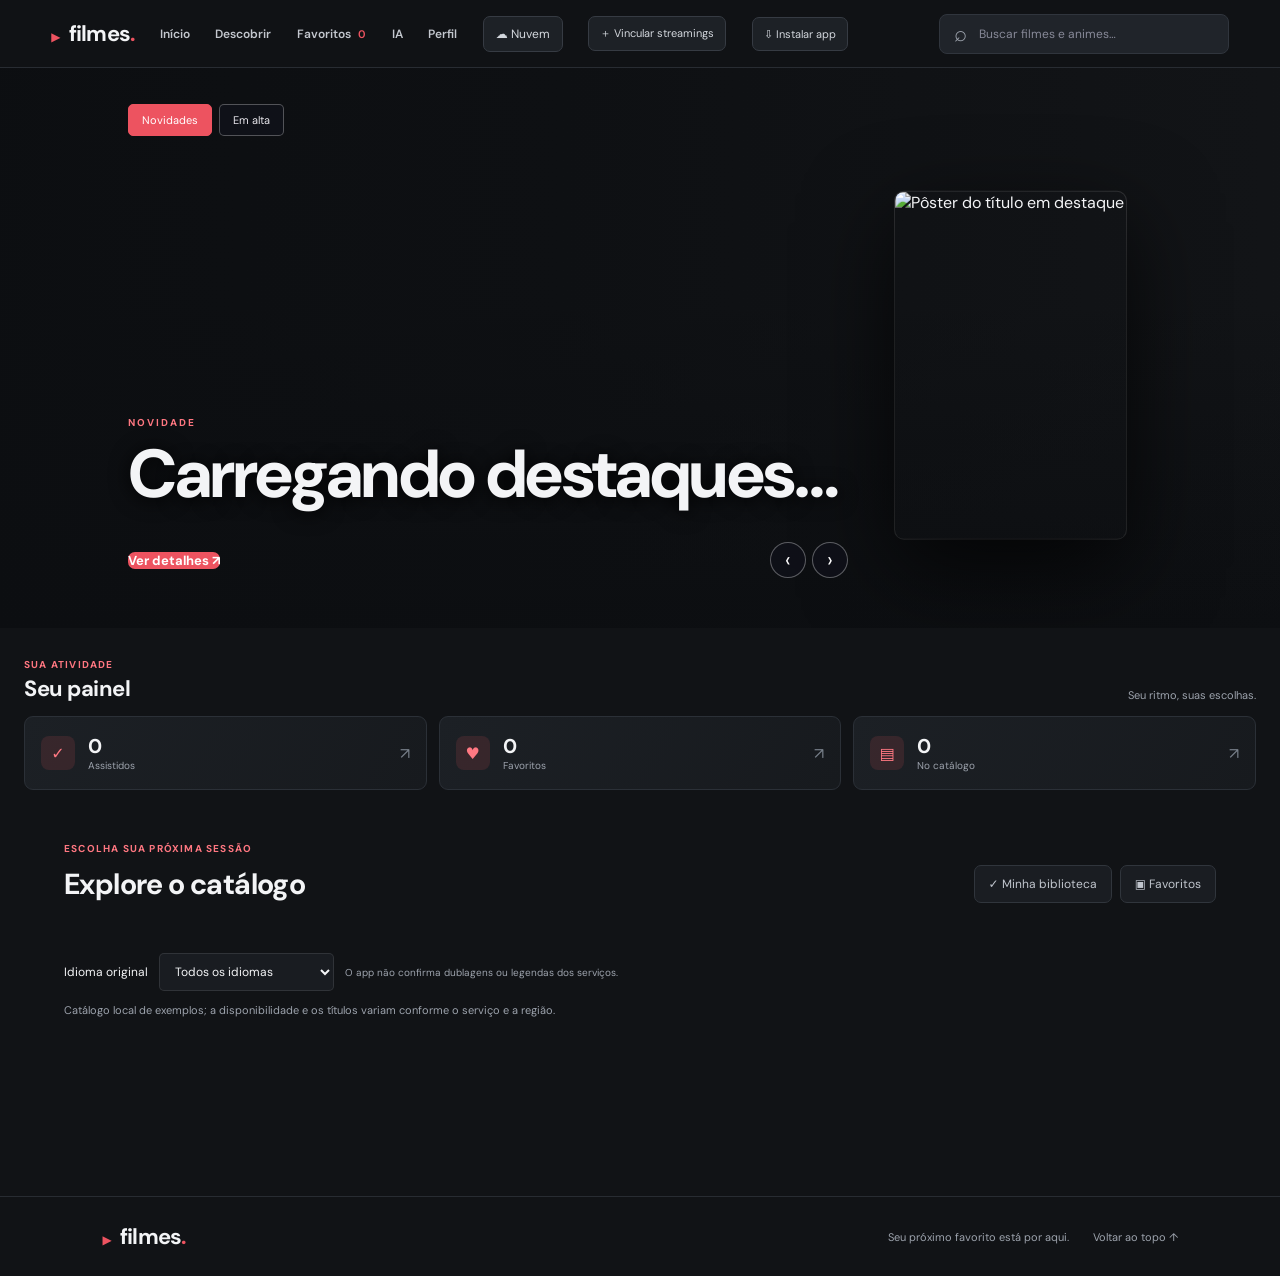
==== index.html @ a88feec9 "Atualiza app Filmes com catalogo e melhorias recentes" ====
<!doctype html>
<html lang="pt-BR">
<head>
  <meta charset="utf-8">
  <meta name="viewport" content="width=device-width, initial-scale=1">
  <meta name="theme-color" content="#111316">
  <meta name="description" content="Seu catálogo pessoal de filmes e animes.">
  <link rel="manifest" href="manifest.webmanifest">
  <link rel="icon" href="icons/icon.svg" type="image/svg+xml">
  <meta name="apple-mobile-web-app-capable" content="yes">
  <meta name="apple-mobile-web-app-status-bar-style" content="black-translucent">
  <title>Filmes — seu catálogo</title>
  <link rel="preconnect" href="https://image.tmdb.org">
  <link rel="stylesheet" href="style.css?v=16">
  <link rel="stylesheet" href="design-overrides.css?v=1">
  <link rel="stylesheet" href="folder-ai.css?v=1">
  <script src="https://cdn.jsdelivr.net/npm/@supabase/supabase-js@2" defer></script>
  <script src="app.js?v=25" defer></script>
  <script src="profile-cloud.js?v=3" defer></script>
  <script src="folder-ai.js?v=1" defer></script>
</head>
<body>
  <header class="topbar">
    <a class="brand" href="#inicio" aria-label="Filmes, início"><span class="brand-mark">▶</span> filmes<span class="brand-dot">.</span></a>
    <nav aria-label="Navegação principal"><a id="explore-nav" href="#inicio">Início</a><a href="#catalogo">Descobrir</a><a href="#catalogo" data-favorites-link>Favoritos <span class="fav-count">0</span></a><a id="ai-nav" href="#assistente-ia">IA</a><a id="profile-nav" href="#perfil">Perfil</a></nav>
    <button class="cloud-button" id="cloud-open" type="button">☁ <span>Nuvem</span></button>
    <button class="streaming-manage-button" id="streaming-manage" type="button">＋ <span>Vincular streamings</span></button>
    <button class="install-button" id="install-app" type="button">⇩ <span>Instalar app</span></button>
    <label class="search"><span class="sr-only">Buscar títulos</span><span aria-hidden="true">⌕</span><input id="search" type="search" placeholder="Buscar filmes e animes…" autocomplete="off"></label>
  </header>
  <main id="inicio">
    <section class="hero hero-showcase" id="inicio" aria-label="Novidades e títulos em alta">
      <div class="hero-feature-backdrop" id="hero-feature-backdrop" aria-hidden="true"></div><div class="hero-full-shade" aria-hidden="true"></div>
      <img class="hero-feature-poster" id="hero-feature-poster" src="" alt="Pôster do título em destaque">
      <div class="hero-feature-content"><div class="hero-feature-tabs"><button type="button" class="active" data-feature-mode="new">Novidades</button><button type="button" data-feature-mode="trending">Em alta</button></div><span class="hero-feature-kicker" id="hero-feature-kicker">NOVIDADE</span><h1 id="hero-feature-title">Carregando destaques…</h1><p id="hero-feature-meta"></p><div class="hero-feature-actions"><button type="button" class="hero-feature-details" id="hero-feature-details">Ver detalhes ↗</button><div class="hero-feature-arrows"><button type="button" id="hero-feature-prev" aria-label="Título anterior">‹</button><button type="button" id="hero-feature-next" aria-label="Próximo título">›</button></div></div></div><span class="hero-feature-position" id="hero-feature-position"></span>
    </section>
    <section class="tracking-summary" id="tracking-summary" aria-label="Resumo da sua biblioteca">
      <div class="tracking-summary-heading"><div><p class="eyebrow">SUA ATIVIDADE</p><h2>Seu painel</h2></div><span>Seu ritmo, suas escolhas.</span></div>
      <div class="tracking-cards">
        <button class="tracking-card" type="button" data-summary-filter="watched"><span class="tracking-card-icon">✓</span><span><strong id="summary-watched">0</strong><small>Assistidos</small></span><span class="tracking-card-arrow">↗</span></button>
        <button class="tracking-card" type="button" data-summary-filter="favorites"><span class="tracking-card-icon">♥</span><span><strong id="summary-favorites">0</strong><small>Favoritos</small></span><span class="tracking-card-arrow">↗</span></button>
        <button class="tracking-card" type="button" data-summary-filter="catalog"><span class="tracking-card-icon">▤</span><span><strong id="summary-catalog">0</strong><small>No catálogo</small></span><span class="tracking-card-arrow">↗</span></button>
      </div>
    </section>
    <section class="recommender" id="assistente-ia" aria-label="Assistente de filmes e séries">
      <div class="ai-chat-shell">
        <div class="ai-chat-heading"><span class="ai-chat-logo" aria-hidden="true">✦</span><div><strong>Assistente Filmes</strong><span>Recomendações do seu catálogo</span></div></div>
        <div class="chat-messages" id="recommend-results" aria-live="polite" aria-label="Conversa com o assistente">
          <div class="chat-turn assistant-turn"><span class="chat-avatar" aria-hidden="true">✦</span><div class="chat-bubble">Oi! Posso ajudar a escolher seu próximo filme, série ou anime. O que você está com vontade de assistir?</div></div>
        </div>
        <div class="chat-suggestions" id="chat-suggestions" aria-label="Sugestões de mensagem"><button type="button" data-prompt="Quero uma comédia leve">Uma comédia leve</button><button type="button" data-prompt="Me indique uma série de ficção científica">Uma série de ficção científica</button><button type="button" data-prompt="Quero um anime de romance">Um anime romântico</button><button type="button" data-prompt="Surpreenda-me">Surpreenda-me</button></div>
        <form class="chat-composer" id="recommend-form"><label class="sr-only" for="recommend-input">Escreva o que quer assistir</label><textarea id="recommend-input" rows="1" maxlength="300" placeholder="Pergunte sobre filmes, séries ou animes..."></textarea><button type="submit" aria-label="Enviar mensagem">↑</button></form>
        <p class="chat-disclaimer">As sugestões são selecionadas do catálogo deste app.</p>
      </div>
    </section>
    <section class="profile-page" id="perfil" aria-labelledby="profile-title">
      <div class="profile-card">
        <p class="eyebrow">SEU ESPAÇO</p>
        <div class="profile-heading"><div class="profile-avatar" id="profile-avatar" aria-hidden="true">F</div><div><h2 id="profile-title">Seu perfil</h2><p>Personalize sua experiência no Filmes.</p></div></div>
        <form id="profile-form">
          <label class="profile-label" for="profile-name">Como podemos chamar você?</label>
          <input id="profile-name" name="name" type="text" maxlength="40" autocomplete="name" placeholder="Seu nome">
          <fieldset class="profile-genres"><legend>Quais gêneros você gosta?</legend><div class="profile-options">
            <label><input type="checkbox" name="genre" value="Ação"> Ação</label><label><input type="checkbox" name="genre" value="Comédia"> Comédia</label><label><input type="checkbox" name="genre" value="Ficção Científica"> Ficção científica</label><label><input type="checkbox" name="genre" value="Terror"> Terror</label><label><input type="checkbox" name="genre" value="Romance"> Romance</label><label><input type="checkbox" name="genre" value="Animes"> Animes</label><label><input type="checkbox" name="genre" value="Séries"> Séries</label><label><input type="checkbox" name="genre" value="Clássicos"> Clássicos</label>
          </div></fieldset>
          <button class="button button-primary" type="submit">Salvar perfil</button><p class="profile-saved" id="profile-saved" role="status" aria-live="polite"></p>
        </form>
        <section class="profile-account" aria-labelledby="profile-account-title">
          <div class="profile-account-heading"><div><p class="eyebrow">SEUS DISPOSITIVOS</p><h3 id="profile-account-title">Conta e sincronização</h3></div><span class="profile-cloud-icon" aria-hidden="true">☁</span></div>
          <p class="profile-account-copy">Crie uma conta ou entre com a mesma conta em cada aparelho para levar seu perfil, favoritos e histórico para o celular e o computador.</p>
          <button class="button button-secondary profile-cloud-setup" id="profile-cloud-setup" type="button">Configurar conexão da nuvem</button>
          <form id="profile-auth-form" class="profile-auth-form">
            <label for="profile-email">E-mail da sua conta</label><input id="profile-email" type="email" autocomplete="email" required placeholder="voce@exemplo.com">
            <label for="profile-password">Senha</label><input id="profile-password" type="password" autocomplete="current-password" minlength="6" required placeholder="Use a mesma senha em cada aparelho">
            <div class="profile-auth-actions"><button class="button button-secondary" id="profile-signin" type="button">Entrar na minha conta</button><button class="button button-primary" id="profile-signup" type="button">Criar conta</button></div>
          </form>
          <button class="button button-secondary profile-sync" id="profile-sync" type="button">Sincronizar biblioteca</button>
          <p id="profile-cloud-status" class="profile-cloud-status" role="status" aria-live="polite">Configure a nuvem e use o mesmo e-mail e senha nos seus dispositivos.</p>
        </section>
        <p class="profile-note">O nome e os gêneros do perfil são salvos no app. Para acessar em outro aparelho, entre com sua conta.</p>
      </div>
    </section>
    <section class="catalog" id="catalogo">
      <div class="section-heading"><div><p class="eyebrow" id="section-eyebrow">ESCOLHA SUA PRÓXIMA SESSÃO</p><h2 id="section-title">Explore o catálogo</h2></div><div class="catalog-actions"><button class="favorites-toggle" id="watched-toggle" aria-pressed="false">✓ <span>Minha biblioteca</span></button><button class="favorites-toggle" id="favorites-toggle" aria-pressed="false">▣ <span>Favoritos</span></button></div></div>
      <div class="folder-bar" id="folder-bar" aria-label="Pastas da biblioteca" hidden></div>
      <div class="type-pages" id="type-pages" aria-label="Páginas por tipo de conteúdo"></div>
      <div class="language-row"><label for="language-filter">Idioma original</label><select id="language-filter"><option value="Todos">Todos os idiomas</option></select><span>O app não confirma dublagens ou legendas dos serviços.</span></div>
      <p class="catalog-note">Catálogo local de exemplos; a disponibilidade e os títulos variam conforme o serviço e a região.</p>
      <div class="filters" id="filters" aria-label="Filtrar por categoria"></div>
      <p class="result-count" id="result-count" aria-live="polite"></p>
      <div class="movie-grid" id="movie-grid"></div>
      <nav class="pagination" id="pagination" aria-label="Páginas do catálogo"></nav>
      <div class="empty-state" id="empty-state" hidden><span>⌕</span><h3>Nenhum título encontrado</h3><p>Tente outra busca ou escolha uma categoria diferente.</p><button class="button button-secondary" id="clear-filters">Limpar filtros</button></div>
    </section>
  </main>
  <footer><a class="brand" href="#inicio"><span class="brand-mark">▶</span> filmes<span class="brand-dot">.</span></a><span>Seu próximo favorito está por aqui.</span><a href="#inicio">Voltar ao topo ↑</a></footer>
  <dialog id="details-modal" aria-labelledby="modal-title"><button class="modal-close" id="modal-close" aria-label="Fechar detalhes">×</button><div class="modal-content" id="modal-content"></div></dialog>
  <dialog id="cloud-modal" aria-labelledby="cloud-title"><button class="modal-close" id="cloud-close" aria-label="Fechar nuvem">×</button><div class="cloud-panel"><p class="eyebrow">SINCRONIZAÇÃO ENTRE DISPOSITIVOS</p><h2 id="cloud-title">Sua biblioteca na nuvem</h2><p class="streaming-manager-copy">Sincronize favoritos, assistidos, pastas e perfil em todos os seus aparelhos. Use a mesma conta em cada dispositivo.</p><details class="cloud-setup"><summary>Configurar a conexão de nuvem</summary><p>O endereço do projeto Supabase já está preenchido. Cole abaixo a chave pública (publishable/anon) do projeto e execute <a href="./cloud-setup.sql" download>cloud-setup.sql</a> no SQL Editor dele uma vez. Nunca use uma chave secreta ou service_role no navegador.</p><label for="cloud-url">URL do projeto</label><input id="cloud-url" type="url" placeholder="https://seu-projeto.supabase.co" autocomplete="url"><label for="cloud-key">Chave pública (publishable/anon)</label><input id="cloud-key" type="password" placeholder="sb_publishable_… ou chave anon" autocomplete="off"><button class="button button-secondary" id="cloud-save-config" type="button">Salvar conexão neste dispositivo</button></details><form id="cloud-auth-form"><label for="cloud-email">E-mail</label><input id="cloud-email" type="email" autocomplete="email" required><label for="cloud-password">Senha</label><input id="cloud-password" type="password" autocomplete="current-password" minlength="6" required><div class="cloud-buttons"><button class="button button-secondary" id="cloud-signin" type="button">Entrar</button><button class="button button-secondary" id="cloud-signup" type="button">Criar conta</button></div></form><div class="cloud-sync-row"><button class="button button-primary" id="cloud-sync" type="button">Sincronizar agora</button><button class="cloud-signout" id="cloud-signout" type="button" hidden>Sair</button></div><div id="cloud-conflict-actions" class="cloud-conflict-actions" hidden><p>Há alterações neste aparelho e na nuvem. Qual versão quer manter?</p><button class="button button-secondary" id="cloud-use-local" type="button">Enviar deste aparelho</button><button class="button button-secondary" id="cloud-use-remote" type="button">Baixar da nuvem</button></div><p id="cloud-status" class="cloud-status" role="status" aria-live="polite">Configure sua conexão para começar.</p></div></dialog>
  <dialog id="folders-modal" aria-labelledby="folders-title"><button class="modal-close" id="folders-close" aria-label="Fechar pastas">×</button><div class="streaming-manager"><p class="eyebrow">SUA ORGANIZAÇÃO</p><h2 id="folders-title">Pastas da biblioteca</h2><p class="streaming-manager-copy">Crie pastas como “Quero assistir”, “Favoritos da família” ou “Doramas”. Abra os detalhes de um título para adicioná-lo a uma ou mais pastas.</p><section class="folder-ai-creator" aria-labelledby="folder-ai-title"><div class="folder-ai-title-row"><span aria-hidden="true">✦</span><div><h3 id="folder-ai-title">Criar uma pasta com o assistente</h3><p>Descreva como quer organizar seus títulos.</p></div></div><form id="folder-ai-form"><label class="sr-only" for="folder-ai-prompt">Descreva a pasta que você quer criar</label><input id="folder-ai-prompt" type="text" maxlength="120" placeholder="Ex.: animes de ação para assistir depois" required><button class="button button-primary" type="submit">✦ Criar para mim</button></form><p class="folder-ai-status" id="folder-ai-status" role="status" aria-live="polite">Sugestão local baseada nas palavras do seu pedido e nas categorias do catálogo.</p></section><form id="folder-form" class="folder-form"><label class="sr-only" for="folder-name">Nome da pasta</label><input id="folder-name" maxlength="40" placeholder="Ou digite o nome da pasta" required><button class="button button-secondary" type="submit">Criar manualmente</button></form><div id="folder-list" class="folder-list"></div></div></dialog>
  <dialog id="streaming-modal" aria-labelledby="streaming-modal-title"><button class="modal-close" id="streaming-close" aria-label="Fechar streamings">×</button><div class="streaming-manager"><p class="eyebrow">SEUS SERVIÇOS</p><h2 id="streaming-modal-title">Vincular streamings</h2><p class="streaming-manager-copy">Selecione os serviços que você usa para destacar atalhos de busca. A conexão de contas e assinaturas não está disponível neste app.</p><div id="streaming-manager-list" class="streaming-manager-list"></div></div></dialog>
  <dialog id="install-modal" aria-labelledby="install-title"><button class="modal-close" id="install-close" aria-label="Fechar instruções">×</button><div class="streaming-manager"><p class="eyebrow">FILMES NO SEU DISPOSITIVO</p><h2 id="install-title">Instale o app</h2><p class="streaming-manager-copy" id="install-instructions">No menu do navegador, escolha “Instalar app” ou “Adicionar à tela inicial”. O app precisa estar aberto por um endereço seguro (HTTPS) ou localhost.</p></div></dialog>
</body>
</html>
---- style.css ----
@import url('https://fonts.googleapis.com/css2?family=DM+Sans:wght@400;500;600;700&family=Playfair+Display:ital,wght@0,600;0,700;1,600;1,700&display=swap');
:root{color-scheme:dark;--bg:#10111a;--surface:#181a26;--surface2:#202231;--text:#f5f3f0;--muted:#a5a6b4;--accent:#f3a75a;--line:rgba(255,255,255,.1)}*{box-sizing:border-box}html{scroll-behavior:smooth}body{margin:0;background:var(--bg);color:var(--text);font-family:'DM Sans',sans-serif}a{color:inherit;text-decoration:none}button,input{font:inherit}.topbar{height:76px;padding:0 clamp(20px,7vw,112px);display:flex;align-items:center;gap:48px;border-bottom:1px solid var(--line);background:rgba(16,17,26,.92);position:sticky;top:0;z-index:4;backdrop-filter:blur(14px)}.brand{font-weight:700;font-size:23px;letter-spacing:-1px;white-space:nowrap}.brand-mark{font-size:12px;color:var(--accent);margin-right:5px}.brand-dot{color:var(--accent)}nav{display:flex;gap:28px;font-size:13px;color:#d0cfda}nav a:hover,footer a:hover{color:var(--accent)}.fav-count{font-size:11px;color:var(--accent);margin-left:4px}.search{margin-left:auto;width:min(290px,35vw);display:flex;align-items:center;gap:10px;padding:10px 14px;background:var(--surface);border:1px solid var(--line);border-radius:6px;color:var(--muted)}.search>span{font-size:22px;line-height:15px}.search input{width:100%;background:transparent;border:0;outline:0;color:var(--text);font-size:12px}.search input::placeholder{color:#878998}.hero{position:relative;min-height:510px;padding:80px clamp(20px,10vw,155px);display:grid;grid-template-columns:1fr 1fr;align-items:center;overflow:hidden;background:radial-gradient(ellipse at 16% 85%,rgba(65,51,92,.29),transparent 45%),linear-gradient(120deg,#141522,#10111a 67%)}.hero-copy{z-index:1}.eyebrow{font-size:10px;letter-spacing:2px;font-weight:700;color:var(--accent);margin:0 0 19px}.hero h1{font-family:'Playfair Display',serif;font-size:clamp(42px,5.4vw,72px);line-height:1.08;letter-spacing:-1.4px;margin:0}.hero h1 em{color:var(--accent);font-weight:600}.hero-subtitle{color:var(--muted);font-size:14px;margin:22px 0 28px}.button{display:inline-flex;align-items:center;gap:18px;padding:12px 17px;border-radius:4px;font-size:12px;font-weight:700;border:1px solid transparent;cursor:pointer}.button-primary{background:var(--accent);color:#21180f}.button-primary:hover{background:#ffc078}.button-secondary{background:var(--surface2);color:var(--text);border-color:var(--line)}.hero-art{height:340px;position:relative;margin-left:6%;border-radius:5px;overflow:hidden;background:linear-gradient(180deg,transparent 50%,rgba(8,9,15,.9)),url('https://images.unsplash.com/photo-1519608487953-e999c86e7455?auto=format&fit=crop&w=1100&q=85') center 42%/cover;box-shadow:0 24px 90px #07070dc9}.hero-art:after{content:'';position:absolute;inset:0;background:linear-gradient(100deg,rgba(18,19,30,.2),transparent 55%,rgba(243,167,90,.1))}.hero-orb{position:absolute;width:100px;height:100px;border-radius:50%;top:56px;right:23%;background:radial-gradient(circle at 35% 35%,#fff2c3,#e8ad75 45%,#a45c62 100%);box-shadow:0 0 65px #e8ad7566}.hero-caption{position:absolute;z-index:1;left:24px;bottom:24px;display:grid;gap:6px}.hero-caption span{font-size:9px;letter-spacing:2px;color:var(--accent)}.hero-caption strong{font-family:'Playfair Display',serif;font-size:22px}.hero-index{position:absolute;bottom:24px;left:clamp(20px,10vw,155px);font-size:10px;color:var(--muted);letter-spacing:2px}.hero-index span{display:inline-block;width:40px;height:1px;background:var(--accent);vertical-align:middle;margin:0 8px}.catalog{padding:70px clamp(20px,8vw,125px) 90px;max-width:1500px;margin:auto}.section-heading{display:flex;align-items:end;justify-content:space-between}.section-heading .eyebrow{margin-bottom:10px}.section-heading h2{font-family:'Playfair Display',serif;font-size:34px;margin:0}.favorites-toggle{border:1px solid var(--line);background:transparent;color:var(--muted);padding:10px 14px;border-radius:4px;font-size:12px;cursor:pointer}.favorites-toggle[aria-pressed=true],.favorites-toggle:hover{color:var(--accent);border-color:var(--accent)}.filters{display:flex;gap:9px;flex-wrap:wrap;margin:27px 0 14px}.filter-chip{background:transparent;color:#adafbd;border:1px solid var(--line);border-radius:30px;padding:8px 14px;font-size:11px;cursor:pointer;transition:.15s}.filter-chip:hover,.filter-chip.active{background:var(--accent);border-color:var(--accent);color:#21180f}.result-count{font-size:11px;color:var(--muted);min-height:18px;margin:14px 0}.movie-grid{display:grid;grid-template-columns:repeat(4,minmax(0,1fr));gap:30px 19px}.movie-card{min-width:0;cursor:pointer;position:relative}.poster-wrap{aspect-ratio:2/2.85;overflow:hidden;position:relative;border-radius:5px;background:var(--surface);box-shadow:0 8px 22px #0002}.poster-wrap img{width:100%;height:100%;object-fit:cover;transition:transform .35s}.movie-card:hover .poster-wrap img{transform:scale(1.045)}.poster-wrap:after{content:'';position:absolute;inset:45% 0 0;background:linear-gradient(transparent,rgba(0,0,0,.7));pointer-events:none}.poster-rating{position:absolute;z-index:1;top:11px;left:11px;background:#11131bd9;padding:5px 8px;border-radius:3px;font-size:10px}.poster-rating b{color:var(--accent)}.favorite-button{position:absolute;z-index:2;right:10px;top:10px;border:0;background:#11131bd9;color:white;width:32px;height:32px;border-radius:50%;font-size:18px;cursor:pointer}.favorite-button.is-favorite{color:#ff7c89}.card-category{display:inline-block;color:var(--accent);font-size:9px;letter-spacing:.8px;text-transform:uppercase;margin-top:12px}.movie-card h3{font-family:'Playfair Display',serif;font-size:17px;line-height:1.2;margin:5px 0}.card-meta{font-size:10px;color:var(--muted)}.empty-state{text-align:center;padding:55px 15px;color:var(--muted)}.empty-state>span{font-size:36px;color:var(--accent)}.empty-state h3{font-family:'Playfair Display',serif;color:var(--text);font-size:23px;margin:8px}.empty-state p{font-size:12px;margin:0 0 20px}footer{border-top:1px solid var(--line);padding:25px clamp(20px,8vw,125px);display:flex;align-items:center;gap:24px;color:var(--muted);font-size:11px}footer .brand{color:var(--text);margin-right:auto}dialog{width:min(680px,calc(100% - 30px));padding:0;border:1px solid var(--line);border-radius:8px;background:#171923;color:var(--text);box-shadow:0 25px 100px #000b;max-height:88vh}dialog::backdrop{background:#06070bbd;backdrop-filter:blur(4px)}.modal-close{position:absolute;right:14px;top:12px;width:36px;height:36px;border:0;border-radius:50%;background:#11131bd9;color:white;font-size:24px;cursor:pointer;z-index:2}.modal-content{display:grid;grid-template-columns:220px 1fr;gap:25px;padding:30px}.modal-poster{width:100%;border-radius:5px}.modal-info{padding-top:12px}.modal-info .eyebrow{margin:0 0 10px}.modal-info h2{font-family:'Playfair Display',serif;font-size:30px;margin:0 0 7px}.modal-meta{font-size:11px;color:var(--muted);margin-bottom:18px}.modal-info p:not(.eyebrow){font-size:13px;line-height:1.7;color:#c4c4cf}.modal-info .button{margin-top:8px}.sr-only{position:absolute;width:1px;height:1px;padding:0;margin:-1px;overflow:hidden;clip:rect(0,0,0,0);white-space:nowrap;border:0}
@media(max-width:850px){.topbar{gap:24px;padding-inline:24px}.hero{padding-inline:7vw;min-height:440px}.hero-art{height:290px}.hero-index{left:7vw}.movie-grid{grid-template-columns:repeat(3,minmax(0,1fr))}.catalog{padding-inline:6vw}.recommender{margin-inline:6vw}.recommend-results{grid-template-columns:1fr}}@media(max-width:600px){.topbar{height:auto;min-height:66px;padding:12px 18px;gap:15px;flex-wrap:wrap}.brand{font-size:21px}nav{margin-left:auto;gap:16px;font-size:11px}.search{order:3;width:100%;margin:0}.hero{display:block;padding:55px 22px 68px;min-height:auto}.hero h1{font-size:48px}.hero-subtitle{max-width:270px;line-height:1.6}.hero-art{height:220px;margin:36px 0 0 18px}.hero-index{left:22px;bottom:20px}.catalog{padding:52px 18px 65px}.section-heading h2{font-size:27px}.favorites-toggle{padding:9px;font-size:11px}.filters{gap:7px}.filter-chip{padding:7px 11px;font-size:10px}.movie-grid{grid-template-columns:repeat(2,minmax(0,1fr));gap:23px 13px}.movie-card h3{font-size:15px}.poster-wrap{aspect-ratio:2/2.9}.modal-content{grid-template-columns:100px 1fr;gap:16px;padding:20px}.modal-info{padding-top:24px}.modal-info h2{font-size:23px}.modal-info p:not(.eyebrow){font-size:12px}.modal-poster{margin-top:27px}.recommender{margin:28px 18px 0;padding:22px 17px}.recommend-controls{align-items:stretch}.recommend-controls label{width:100%}.recommend-controls select,.recommend-controls .button{flex:1;justify-content:center}footer{padding:20px;gap:10px;flex-wrap:wrap}footer>span{display:none}}
.streaming-heading{font-size:12px;margin:20px 0 9px}.streaming-links{display:flex;flex-wrap:wrap;gap:7px}.streaming-links a{font-size:10px;padding:7px 9px;border:1px solid var(--line);border-radius:4px;color:var(--text)}.streaming-links a:hover{border-color:var(--accent);color:var(--accent)}.modal-info .streaming-note{font-size:10px;color:var(--muted);margin:8px 0 0}
.streaming-manage-button{white-space:nowrap;border:1px solid rgba(243,167,90,.45);border-radius:4px;background:transparent;color:var(--accent);padding:9px 11px;font-size:11px;cursor:pointer}.streaming-manage-button:hover{background:rgba(243,167,90,.1)}.streaming-manager{padding:34px}.streaming-manager h2{font:600 30px 'Playfair Display',serif;margin:0 0 8px}.streaming-manager-copy{color:var(--muted);font-size:12px;line-height:1.6;max-width:500px}.streaming-manager-list{display:grid;grid-template-columns:1fr 1fr;gap:8px;margin-top:22px}.streaming-manager-item{display:flex;align-items:center;justify-content:space-between;gap:8px;padding:11px;background:var(--surface2);border-radius:4px;font-size:12px}.streaming-manager-item label{display:flex;gap:9px;align-items:center;cursor:pointer}.streaming-manager-item input{accent-color:var(--accent)}.streaming-manager-item a{color:var(--accent);font-size:10px;white-space:nowrap}
.catalog-actions{display:flex;gap:8px;align-items:center}.watched-button{position:absolute;z-index:2;bottom:9px;left:9px;border:1px solid #ffffff55;background:#11131bd9;color:#fff;border-radius:20px;padding:6px 9px;font-size:9px;cursor:pointer}.watched-button.is-watched{color:#b7f0cb;border-color:#68c28b}
.install-button{white-space:nowrap;border:1px solid var(--line);border-radius:4px;background:var(--surface);color:var(--text);padding:9px 11px;font-size:11px;cursor:pointer}.install-button:hover{border-color:var(--accent);color:var(--accent)}
@media(max-width:600px){.streaming-manage-button{order:2;margin-left:auto;padding:8px;font-size:10px}.streaming-manage-button span{display:inline}.search{order:3}.streaming-manager{padding:26px 18px}.streaming-manager-list{grid-template-columns:1fr}.streaming-manager h2{font-size:25px}}
@media(max-width:600px){.install-button{order:2;padding:8px;font-size:10px}.install-button span{display:inline}.catalog-actions{gap:5px;flex-wrap:wrap;justify-content:flex-end}.catalog-actions .favorites-toggle{font-size:10px;padding:8px}}
body.ai-mode{background:#10101a}body.ai-mode .hero,body.ai-mode .catalog,body.ai-mode footer,body.ai-mode .search,body.ai-mode #streaming-manage,body.ai-mode #install-app{display:none}body.ai-mode .topbar{justify-content:space-between;border-color:rgba(255,255,255,.07)}body.ai-mode .recommender{position:relative;isolation:isolate;overflow:hidden;max-width:none;min-height:calc(100vh - 76px);margin:0;padding:clamp(48px,9vh,96px) 22px;display:flex;flex-direction:column;justify-content:center;align-items:center;text-align:center;border:0;border-radius:0;background:radial-gradient(ellipse at 50% 100%,rgba(113,84,226,.2),transparent 45%),linear-gradient(145deg,#171626,#10101a 62%)}body.ai-mode .recommender:before{content:'';position:absolute;z-index:-1;top:5%;left:calc(50% - 180px);width:360px;height:240px;border-radius:50%;background:rgba(145,108,255,.15);filter:blur(90px)}body.ai-mode .recommender-intro{max-width:720px}body.ai-mode .recommender-intro .eyebrow{color:#b9a7ff;letter-spacing:3px}body.ai-mode .recommender-intro h2{font-size:clamp(36px,6vw,64px);line-height:1.08;letter-spacing:-1.4px}body.ai-mode .recommender-intro>p:last-child{max-width:540px;margin:15px auto 0;font-size:14px}body.ai-mode .recommend-controls{width:min(760px,100%);padding:12px;border:1px solid rgba(255,255,255,.1);border-radius:9px;background:rgba(255,255,255,.045);box-shadow:0 20px 60px #0003;justify-content:center;gap:12px;margin-top:32px}body.ai-mode .recommend-controls label{padding:0 5px;color:#d1ccdf}body.ai-mode .recommend-controls select{min-width:210px;background:#211f31;border-color:#484161;padding:13px 34px 13px 14px}body.ai-mode .recommend-controls .button-primary{background:#a691ff;color:#191428;padding:13px 18px}body.ai-mode .recommend-controls .button-primary:hover{background:#c0b3ff}body.ai-mode .recommend-results{width:min(900px,100%);grid-template-columns:repeat(3,minmax(0,1fr));gap:14px;margin-top:24px}body.ai-mode .recommend-message{color:#b8b3c8;margin-bottom:2px}body.ai-mode .recommend-card{min-height:98px;text-align:left;border-radius:8px;background:rgba(255,255,255,.045);border-color:rgba(255,255,255,.09);transition:transform .18s,border-color .18s,background .18s}body.ai-mode .recommend-card:hover{transform:translateY(-3px);border-color:#a691ff;background:rgba(166,145,255,.09)}body.ai-mode .recommend-card img{width:57px;height:78px;border-radius:4px}body.ai-mode .recommend-card strong{font-size:16px}body.ai-mode nav a[href="#assistente-ia"]{color:#c1b2ff}body.ai-mode .brand-mark,body.ai-mode .brand-dot{color:#b9a7ff}
@media(max-width:650px){body.ai-mode .topbar{padding-inline:17px}body.ai-mode nav{gap:13px}body.ai-mode .recommender{min-height:calc(100vh - 65px);padding:48px 18px}body.ai-mode .recommend-controls{display:grid;grid-template-columns:1fr;width:100%;margin-top:25px;padding:16px;text-align:left}body.ai-mode .recommend-controls select,body.ai-mode .recommend-controls .button{width:100%}body.ai-mode .recommend-results{grid-template-columns:1fr;gap:9px;margin-top:18px}body.ai-mode .recommend-message{margin:0 0 6px;text-align:left}}
body.ai-mode nav a:not(#ai-nav){display:none}
body.profile-mode{background:#10111a}body.profile-mode .hero,body.profile-mode .catalog,body.profile-mode footer,body.profile-mode .search,body.profile-mode #streaming-manage,body.profile-mode #install-app,body.profile-mode .recommender{display:none}body.profile-mode .topbar{justify-content:space-between;border-color:rgba(255,255,255,.07)}body.profile-mode nav a:not(#profile-nav){display:none}body.profile-mode nav a#profile-nav{color:var(--accent)}body.profile-mode .profile-page{min-height:calc(100vh - 76px);display:grid;place-items:center;padding:42px 20px;background:radial-gradient(ellipse at 50% 100%,rgba(243,167,90,.13),transparent 48%),linear-gradient(145deg,#171720,#10111a 62%)}.profile-page{display:none}.profile-card{width:min(560px,100%);padding:clamp(24px,5vw,44px);border:1px solid var(--line);border-radius:12px;background:rgba(25,26,38,.88);box-shadow:0 24px 80px #0004}.profile-heading{display:flex;align-items:center;gap:18px;margin-bottom:30px}.profile-avatar{width:66px;height:66px;display:grid;place-items:center;border-radius:50%;background:linear-gradient(135deg,#f3a75a,#d87a62);color:#25190f;font-size:27px;font-weight:700;text-transform:uppercase}.profile-heading h2{font:600 34px 'Playfair Display',serif;margin:0 0 5px}.profile-heading p,.profile-note{font-size:12px;color:var(--muted);margin:0}.profile-label,.profile-genres legend{display:block;font-size:12px;color:#e1deea;margin-bottom:9px}.profile-card input[type=text]{width:100%;padding:13px 14px;border:1px solid var(--line);border-radius:6px;background:var(--bg);color:var(--text);font-size:13px;outline:none}.profile-card input[type=text]:focus{border-color:var(--accent)}.profile-genres{border:0;padding:0;margin:26px 0}.profile-options{display:grid;grid-template-columns:repeat(2,minmax(0,1fr));gap:9px}.profile-options label{display:flex;align-items:center;gap:9px;padding:12px;border:1px solid var(--line);border-radius:6px;background:rgba(255,255,255,.025);font-size:12px;color:#d5d3df;cursor:pointer}.profile-options label:has(input:checked){border-color:var(--accent);background:rgba(243,167,90,.1);color:#ffe0bf}.profile-options input{accent-color:var(--accent)}.profile-card form>.button{width:100%;justify-content:center}.profile-saved{min-height:18px;font-size:11px;color:#a9e6b9;text-align:center}.profile-note{margin-top:8px;text-align:center}@media(max-width:650px){body.profile-mode .topbar{padding-inline:17px}body.profile-mode nav{gap:13px}body.profile-mode .profile-page{min-height:calc(100vh - 65px);padding:26px 16px}.profile-heading h2{font-size:29px}}
.recommender{display:none}
.recommender{max-width:1250px;margin:42px auto 0;padding:28px clamp(20px,4vw,52px);border:1px solid rgba(243,167,90,.25);border-radius:8px;background:radial-gradient(ellipse at 100% 0,rgba(243,167,90,.1),transparent 48%),var(--surface)}.recommender-intro h2{font:600 clamp(25px,3vw,36px) 'Playfair Display',serif;margin:0 0 7px}.recommender-intro>p:last-child{font-size:12px;color:var(--muted);margin:0;max-width:620px;line-height:1.6}.recommend-controls{display:flex;align-items:center;gap:12px;margin-top:20px;flex-wrap:wrap}.recommend-controls label{font-size:12px;color:#d4d2dc}.recommend-controls select{color:var(--text);background:var(--bg);border:1px solid var(--line);border-radius:4px;padding:11px 30px 11px 12px;font-size:12px}.recommend-results{display:grid;grid-template-columns:repeat(3,minmax(0,1fr));gap:12px;margin-top:18px}.recommend-card{border:1px solid var(--line);border-radius:5px;padding:13px;background:rgba(10,11,17,.4);display:flex;gap:12px;align-items:center;cursor:pointer}.recommend-card img{width:52px;height:72px;object-fit:cover;border-radius:3px}.recommend-card strong{font:600 15px 'Playfair Display',serif}.recommend-card span{display:block;color:var(--muted);font-size:10px;margin-top:5px}.recommend-message{grid-column:1/-1;font-size:12px;color:var(--muted);margin:0}
.recommender{display:none}
body.ai-mode .recommender{display:block;height:calc(100vh - 76px);min-height:calc(100vh - 76px);padding:0;margin:0;max-width:none;overflow:hidden;background:radial-gradient(ellipse at 50% 100%,rgba(113,84,226,.14),transparent 46%),linear-gradient(145deg,#171626,#10101a 62%)}body.ai-mode .ai-chat-shell{width:min(900px,100%);height:100%;margin:auto;display:flex;flex-direction:column;padding:0 24px}.ai-chat-heading{height:76px;flex:none;display:flex;align-items:center;gap:12px;border-bottom:1px solid rgba(255,255,255,.08)}.ai-chat-logo,.chat-avatar{width:34px;height:34px;border-radius:50%;display:grid;place-items:center;background:#a691ff;color:#191428;font-size:17px}.ai-chat-heading div{display:grid;gap:3px}.ai-chat-heading strong{font-size:13px;font-weight:600}.ai-chat-heading div span{font-size:10px;color:#a5a6b4}.chat-messages{width:100%;flex:1;min-height:0;overflow-y:auto;padding:38px 4px 26px;scrollbar-color:#464453 transparent}.chat-turn{display:flex;gap:12px;align-items:flex-start;margin:0 0 24px}.chat-avatar{width:30px;height:30px;flex:none;font-size:14px}.chat-bubble{max-width:min(680px,88%);padding:7px 0;color:#eceaf2;font-size:14px;line-height:1.7;white-space:pre-wrap}.user-turn{justify-content:flex-end}.user-turn .chat-bubble{padding:11px 15px;border-radius:18px;background:#30313a;color:#f5f3f0}.chat-recommendations{display:grid;grid-template-columns:repeat(3,minmax(0,1fr));gap:12px;margin:-9px 0 28px 42px}.chat-recommendations .recommend-card{min-width:0;min-height:110px;padding:10px;gap:10px;border-radius:10px;background:rgba(255,255,255,.045);border-color:rgba(255,255,255,.1)}.chat-recommendations .recommend-card img{width:54px;height:78px;flex:none;object-fit:cover;border-radius:5px;background:#202231}.chat-recommendations .recommend-card strong{font:600 13px 'DM Sans',sans-serif;line-height:1.35}.chat-recommendations .recommend-card span{font-size:10px;line-height:1.4}.chat-recommendations .recommend-card:hover{border-color:#a691ff;background:rgba(166,145,255,.09)}.chat-suggestions{display:flex;justify-content:center;gap:9px;flex-wrap:wrap;margin:0 auto 12px}.chat-suggestions button{border:1px solid rgba(255,255,255,.14);border-radius:18px;background:rgba(255,255,255,.035);color:#d5d2df;padding:8px 12px;font-size:11px;cursor:pointer}.chat-suggestions button:hover{border-color:#a691ff;color:#c9bdff;background:rgba(166,145,255,.08)}.chat-suggestions.is-hidden{display:none}.chat-composer{display:flex;align-items:flex-end;gap:10px;width:min(820px,100%);margin:0 auto;padding:10px 11px 10px 17px;border:1px solid rgba(255,255,255,.16);border-radius:24px;background:#20212a;box-shadow:0 8px 30px #0003}.chat-composer:focus-within{border-color:rgba(166,145,255,.65)}.chat-composer textarea{flex:1;resize:none;max-height:120px;min-height:26px;padding:4px 0;border:0;outline:0;background:transparent;color:#f5f3f0;font:13px/1.5 'DM Sans',sans-serif}.chat-composer textarea::placeholder{color:#9998a6}.chat-composer button{width:32px;height:32px;flex:none;border:0;border-radius:50%;background:#a691ff;color:#191428;font-size:21px;line-height:1;cursor:pointer}.chat-composer button:hover{background:#c0b3ff}.chat-disclaimer{margin:9px auto 12px;text-align:center;color:#8f8d9c;font-size:9px}body.ai-mode .brand-mark,body.ai-mode .brand-dot{color:#b9a7ff}@media(max-width:650px){body.ai-mode .recommender{height:calc(100dvh - 66px);min-height:calc(100dvh - 66px)}body.ai-mode .ai-chat-shell{padding:0 13px}.ai-chat-heading{height:62px}.chat-messages{padding:25px 2px 18px}.chat-bubble{font-size:13px}.chat-recommendations{grid-template-columns:1fr;margin-left:40px;gap:8px}.chat-recommendations .recommend-card{min-height:86px}.chat-recommendations .recommend-card img{width:47px;height:66px}.chat-suggestions{justify-content:flex-start;flex-wrap:nowrap;overflow-x:auto;padding-bottom:5px}.chat-suggestions button{white-space:nowrap}.chat-composer{padding:8px 9px 8px 14px}.chat-disclaimer{font-size:8px}}

.folder-bar{display:flex;gap:8px;overflow-x:auto;padding:0 0 16px;scrollbar-width:thin}.folder-chip{white-space:nowrap;border:1px solid var(--line,rgba(255,255,255,.12));border-radius:18px;background:transparent;color:var(--muted,#aaa);padding:8px 13px;font:inherit;font-size:12px;cursor:pointer}.folder-chip:hover,.folder-chip.active{border-color:#f3a75a;background:rgba(243,167,90,.12);color:#f3a75a}.folder-form{display:flex;gap:9px;margin:20px 0}.folder-form input{flex:1;min-width:0;border:1px solid rgba(255,255,255,.15);border-radius:7px;background:#171820;color:#f5f3f0;padding:12px;font:inherit}.folder-list{display:grid;gap:8px}.folder-row{display:flex;align-items:center;justify-content:space-between;gap:12px;padding:11px 13px;border:1px solid rgba(255,255,255,.1);border-radius:7px;color:#eee}.folder-delete{border:0;background:transparent;color:#d1a18b;cursor:pointer}.folder-empty{color:#aaa;font-size:13px}.folder-assignment{margin:20px 0;padding-top:15px;border-top:1px solid rgba(255,255,255,.1)}.folder-assignment h3{font-size:15px}.folder-checks{display:grid;gap:8px;margin:12px 0}.folder-checks label{display:flex;align-items:center;gap:9px;color:#dedbe5;font-size:13px}.folder-save-message{display:inline;margin-left:10px;color:#b9d9b2;font-size:12px}@media(max-width:600px){.folder-form{flex-wrap:wrap}.folder-form input{flex-basis:100%}.folder-form button{width:100%}}

.type-pages{display:flex;gap:8px;overflow-x:auto;padding:12px 0 4px;scrollbar-width:thin}.type-page{flex:none;padding:10px 15px;border:1px solid var(--line);border-radius:5px;background:var(--surface);color:var(--muted);font-size:12px;cursor:pointer}.type-page.active,.type-page:hover{border-color:var(--accent);background:rgba(243,167,90,.1);color:var(--accent)}.catalog-note{font-size:11px;color:var(--muted);margin:12px 0 0}.pagination{display:flex;align-items:center;justify-content:center;gap:18px;margin:32px auto 0;color:var(--muted);font-size:12px}.page-button{border:1px solid var(--line);background:transparent;color:var(--text);padding:9px 13px;border-radius:5px;cursor:pointer}.page-button:disabled{opacity:.4;cursor:default}@media(max-width:600px){.type-pages{margin-inline:-3px}.type-page{padding:9px 12px}.pagination{gap:10px}}

.language-row{display:flex;align-items:center;gap:11px;flex-wrap:wrap;margin:18px 0 8px}.language-row label{color:var(--text);font-size:12px}.language-row select{min-width:175px;border:1px solid var(--line);border-radius:5px;background:var(--surface);color:var(--text);padding:9px 11px;font:inherit;font-size:12px}.language-row span{color:var(--muted);font-size:10px}

.hero-art{background:#161822}.hero-art:after{pointer-events:none}.hero-feature-backdrop{position:absolute;inset:0;background-position:center 38%;background-size:cover;transition:background-image .25s ease}.hero-feature-content{position:absolute;z-index:2;inset:18px;display:flex;flex-direction:column;align-items:flex-start;justify-content:flex-end}.hero-feature-tabs{position:absolute;top:0;left:0;display:flex;gap:7px}.hero-feature-tabs button{border:1px solid #ffffff47;border-radius:18px;background:#11131bbd;color:#e9e7ed;padding:8px 13px;font-size:11px;cursor:pointer}.hero-feature-tabs button.active,.hero-feature-tabs button:hover{background:var(--accent);border-color:var(--accent);color:#21180f}.hero-feature-kicker{font-size:9px;letter-spacing:2px;font-weight:700;color:var(--accent);margin-bottom:7px}.hero-feature-content h2{font:600 clamp(23px,3vw,34px)/1.12 'Playfair Display',serif;margin:0 40px 7px 0;text-shadow:0 2px 12px #000}.hero-feature-content p{font-size:11px;color:#e2e0e7;margin:0 0 14px}.hero-feature-actions{display:flex;align-items:center;justify-content:space-between;gap:12px;width:100%}.hero-feature-details{border:0;background:transparent;color:#fff;padding:0;font-size:11px;font-weight:700;cursor:pointer}.hero-feature-details:hover{color:var(--accent)}.hero-feature-arrows{display:flex;gap:6px}.hero-feature-arrows button{width:30px;height:30px;border:1px solid #ffffff52;border-radius:50%;background:#10111acc;color:white;font-size:21px;line-height:1;cursor:pointer}.hero-feature-arrows button:hover{border-color:var(--accent);color:var(--accent)}.hero-feature-position{position:absolute;right:0;top:4px;color:#ffffffbd;font-size:10px;letter-spacing:1px}@media(max-width:600px){.hero-art{height:250px;margin-left:0}.hero-feature-content{inset:14px}.hero-feature-content h2{font-size:26px}}

.cloud-button{flex:none;border:1px solid rgba(146,176,255,.35);border-radius:5px;background:rgba(113,143,230,.1);color:#d8e2ff;padding:9px 12px;font-size:12px;cursor:pointer}.cloud-button:hover{border-color:#a9bdff;color:#fff}.cloud-panel{padding:34px}.cloud-panel h2{font:600 29px 'Playfair Display',serif;margin:0 0 8px}.cloud-panel>p:not(.eyebrow){font-size:12px;line-height:1.6;color:var(--muted)}.cloud-setup{margin:18px 0;padding:14px;border:1px solid var(--line);border-radius:6px;background:#11131a}.cloud-setup summary{font-size:12px;font-weight:700;color:#dce3ff;cursor:pointer}.cloud-setup p{font-size:11px;line-height:1.6;color:var(--muted)}.cloud-panel label{display:block;margin:13px 0 6px;font-size:11px;color:#d7d5df}.cloud-panel input{width:100%;border:1px solid rgba(255,255,255,.15);border-radius:5px;background:#11131a;color:var(--text);padding:11px;font:inherit;font-size:12px}.cloud-setup .button{margin-top:13px}.cloud-buttons,.cloud-sync-row{display:flex;gap:9px;flex-wrap:wrap;margin-top:15px}.cloud-signout{border:0;background:transparent;color:var(--muted);cursor:pointer;padding:10px}.cloud-status{min-height:20px;margin:16px 0 0!important;color:#b9d9b2!important;font-size:11px!important}.cloud-status.is-error{color:#ff9b9b!important}.cloud-conflict-actions{margin-top:16px;padding:14px;border:1px solid rgba(243,167,90,.35);border-radius:6px;background:rgba(243,167,90,.07)}.cloud-conflict-actions p{font-size:12px;color:#e8d7c0}.cloud-conflict-actions[hidden]{display:none}@media(max-width:700px){.cloud-button{padding:8px 9px;font-size:11px}.cloud-button span{display:none}.cloud-panel{padding:26px 20px}}

/* A vitrine usa toda a largura do banner inicial. */.hero-showcase{display:block;position:relative;height:clamp(490px,67vw,620px);min-height:490px;padding:0;isolation:isolate;background:#11121a;overflow:hidden}.hero-showcase .hero-feature-backdrop{position:absolute;z-index:-2;inset:-18px;background-position:center 38%;background-size:cover;filter:blur(3px) brightness(.56);transform:scale(1.06);opacity:.82}.hero-full-shade{position:absolute;z-index:-1;inset:0;background:linear-gradient(90deg,rgba(12,13,20,.95) 0%,rgba(12,13,20,.76) 42%,rgba(12,13,20,.18) 100%),linear-gradient(0deg,rgba(12,13,20,.86),transparent 55%)}.hero-showcase .hero-feature-content{inset:0 auto 0 clamp(25px,10vw,155px);width:min(58%,720px);padding:36px 0 50px;justify-content:flex-end}.hero-showcase .hero-feature-tabs{top:36px;left:0}.hero-showcase .hero-feature-kicker{font-size:10px;margin-bottom:10px}.hero-showcase .hero-feature-content h1{font:600 clamp(38px,5.3vw,68px)/1.05 'Playfair Display',serif;letter-spacing:-1px;margin:0 0 11px;text-shadow:0 2px 20px #000}.hero-showcase .hero-feature-content p{font-size:14px;margin:0 0 21px;color:#e2e0e7}.hero-showcase .hero-feature-details{font-size:13px}.hero-showcase .hero-feature-poster{position:absolute;z-index:0;right:clamp(35px,12vw,180px);top:50%;transform:translateY(-45%);height:min(62%,390px);max-width:30%;aspect-ratio:2/3;object-fit:cover;border-radius:8px;box-shadow:0 30px 90px #000b,0 0 0 1px #ffffff24;transition:opacity .2s}.hero-showcase .hero-feature-position{position:absolute;top:auto;right:clamp(22px,7vw,100px);bottom:22px;z-index:2;color:#ffffffc9;font-size:11px;letter-spacing:1px}.hero-showcase .hero-feature-arrows button{width:36px;height:36px}.hero-showcase:after{display:none}@media(max-width:850px){.hero-showcase{height:510px;min-height:510px}.hero-showcase .hero-feature-content{left:7vw;width:62%;padding-bottom:55px}.hero-showcase .hero-feature-poster{right:5vw;height:54%;max-width:29%}.hero-showcase .hero-feature-content h1{font-size:clamp(34px,6vw,54px)}}@media(max-width:600px){.hero-showcase{height:560px;min-height:560px;margin:0;padding:0}.hero-showcase .hero-feature-backdrop{background-position:center center}.hero-full-shade{background:linear-gradient(90deg,rgba(12,13,20,.88),rgba(12,13,20,.35)),linear-gradient(0deg,rgba(12,13,20,.93) 0%,rgba(12,13,20,.35) 74%,rgba(12,13,20,.3))}.hero-showcase .hero-feature-content{left:22px;right:22px;width:auto;padding:24px 0 35px;justify-content:flex-end}.hero-showcase .hero-feature-tabs{top:18px}.hero-showcase .hero-feature-poster{height:220px;max-width:35%;right:20px;top:105px;transform:none}.hero-showcase .hero-feature-content h1{font-size:34px;max-width:74%;margin-top:0}.hero-showcase .hero-feature-content p{font-size:12px}.hero-showcase .hero-feature-position{bottom:16px;right:22px}.hero-showcase .hero-feature-arrows button{width:32px;height:32px}}
---- design-overrides.css ----
/* Interface de acompanhamento inspirada em rastreadores de entretenimento. */
:root{color-scheme:dark;--bg:#111316;--surface:#191c21;--surface2:#22262d;--text:#f3f4f6;--muted:#9da3ad;--accent:#ed5360;--line:rgba(255,255,255,.1)}
body{background:var(--bg);font-family:Inter,"DM Sans",system-ui,-apple-system,"Segoe UI",sans-serif;color:var(--text)}
.topbar{height:68px;padding-inline:clamp(18px,4vw,64px);gap:clamp(12px,2vw,28px);background:rgba(17,19,22,.96);border-bottom-color:#282c32}
.brand{font-size:22px;letter-spacing:-.8px}.brand-mark,.brand-dot{color:var(--accent)}
.topbar nav{gap:clamp(14px,2vw,28px);font-size:12px;font-weight:600}.topbar nav a{color:#c3c7ce;transition:color .16s}.topbar nav a:hover,.topbar nav a:focus-visible{color:#fff}.topbar nav a:focus-visible{outline:2px solid var(--accent);outline-offset:5px;border-radius:2px}
.fav-count{color:var(--accent)}.search{border-radius:8px;background:#20242a;border-color:#30353d}.search:focus-within{border-color:#68717e}.search input{font-size:12px}
.cloud-button,.streaming-manage-button,.install-button{border-radius:7px;border-color:#363b43;background:#1d2126;color:#d3d7dd}.cloud-button:hover,.streaming-manage-button:hover,.install-button:hover{border-color:var(--accent);color:#fff}
.hero-showcase{height:clamp(430px,52vw,560px);min-height:430px;background:#131518}.hero-showcase .hero-feature-backdrop{filter:blur(2px) brightness(.48);opacity:.9}.hero-full-shade{background:linear-gradient(90deg,rgba(12,14,17,.96),rgba(12,14,17,.72) 43%,rgba(12,14,17,.13)),linear-gradient(0deg,rgba(12,14,17,.88),transparent 58%)}.hero-showcase .hero-feature-content h1{font-family:inherit;font-weight:750;letter-spacing:-1.8px}.hero-showcase .hero-feature-kicker,.eyebrow{color:#ff7781}.hero-showcase .hero-feature-tabs button{border-radius:5px}.hero-showcase .hero-feature-tabs button.active{background:var(--accent);color:#fff}.hero-showcase .hero-feature-details{border-radius:7px;background:var(--accent);color:white}.hero-showcase .hero-feature-details:hover{background:#fa6975}.hero-showcase .hero-feature-poster{border-radius:9px}
.tracking-summary{width:min(1280px,calc(100% - 48px));margin:30px auto 0}.tracking-summary-heading{display:flex;align-items:end;justify-content:space-between;margin-bottom:14px}.tracking-summary-heading .eyebrow{margin:0 0 5px;letter-spacing:1.2px}.tracking-summary-heading h2{margin:0;font-size:22px;font-weight:700;line-height:1.2;letter-spacing:-.5px}.tracking-summary-heading>span{font-size:11px;color:var(--muted)}
.tracking-cards{display:grid;grid-template-columns:repeat(3,minmax(0,1fr));gap:12px}.tracking-card{min-width:0;min-height:74px;padding:13px 16px;display:flex;align-items:center;gap:13px;text-align:left;color:var(--text);border:1px solid #2b3037;border-radius:9px;background:linear-gradient(120deg,#1c2025,#171a1e);cursor:pointer;transition:transform .16s,border-color .16s,background .16s}.tracking-card:hover{transform:translateY(-2px);border-color:#59616c;background:#21262c}.tracking-card-icon{width:34px;height:34px;display:grid;place-items:center;flex:none;border-radius:8px;background:rgba(237,83,96,.13);color:#ff7882;font-size:16px}.tracking-card>span:nth-child(2){display:grid;gap:2px}.tracking-card strong{font-size:20px;line-height:1.1}.tracking-card small{font-size:10px;color:var(--muted)}.tracking-card-arrow{margin-left:auto;color:#777f89;font-size:16px}
.catalog{max-width:1370px;padding:52px clamp(20px,5vw,68px) 80px}.section-heading h2,.modal-info h2,.profile-heading h2,.empty-state h3,.cloud-panel h2,.streaming-manager h2{font-family:inherit;letter-spacing:-.6px}.section-heading h2{font-size:29px}.section-heading .eyebrow{color:#ff7781;letter-spacing:1.2px}.favorites-toggle{border-radius:7px;background:#1a1d22;color:#c1c6ce;border-color:#30353c}.favorites-toggle[aria-pressed=true],.favorites-toggle:hover{color:#fff;border-color:var(--accent);background:rgba(237,83,96,.1)}
.filters{gap:7px;margin-top:21px}.filter-chip{border-radius:6px;padding:8px 12px;background:#191c21;color:#c1c6ce;border-color:#30353c}.filter-chip.active,.filter-chip:hover{background:var(--accent);border-color:var(--accent);color:#fff}.type-page{border-radius:7px;background:#1c2025;border-color:#30353c}.type-page.active,.type-page:hover{border-color:var(--accent);background:rgba(237,83,96,.11);color:#ff7882}.folder-chip{border-radius:7px}.folder-chip:hover,.folder-chip.active{border-color:var(--accent);background:rgba(237,83,96,.12);color:#ff7882}
.movie-grid{grid-template-columns:repeat(5,minmax(0,1fr));gap:27px 16px}.poster-wrap{border-radius:8px;background:#20242a;box-shadow:0 7px 21px #0005}.poster-rating{border-radius:5px}.favorite-button{border-radius:8px;background:#15181dcc}.watched-button{border-radius:6px;background:#171a1dcc}.movie-card h3{font-family:inherit;font-weight:650;font-size:14px;letter-spacing:-.1px}.card-category{color:#ff7781;letter-spacing:.5px}.card-meta{font-size:11px}
.button{border-radius:7px}.button-primary{background:var(--accent);color:white}.button-primary:hover{background:#fa6975}.page-button{border-radius:7px}.profile-card,.cloud-panel,.streaming-manager{background:#191c21;border-radius:12px}.profile-heading h2{font-weight:700}.profile-avatar{background:linear-gradient(135deg,#ed5360,#a53643);color:white}.profile-options label:has(input:checked){border-color:var(--accent);background:rgba(237,83,96,.12);color:#ffc3c8}.profile-options input{accent-color:var(--accent)}
.pagination{flex-wrap:wrap}.page-numbers{display:flex;gap:5px;flex-wrap:wrap;justify-content:center}.page-number{min-width:36px;padding-inline:9px}.page-number.is-current{background:var(--accent);border-color:var(--accent);color:white}.page-total{font-size:11px;color:var(--muted)}
.profile-account{margin-top:28px;padding-top:23px;border-top:1px solid #30353c}.profile-account-heading{display:flex;align-items:center;justify-content:space-between}.profile-account-heading .eyebrow{margin:0 0 4px;font-size:9px;letter-spacing:1.2px}.profile-account-heading h3{margin:0;font-size:18px;letter-spacing:-.3px}.profile-cloud-icon{width:36px;height:36px;display:grid;place-items:center;border-radius:9px;background:rgba(237,83,96,.12);color:#ff7882;font-size:19px}.profile-account-copy{margin:10px 0 14px;color:var(--muted);font-size:11px;line-height:1.55}.profile-cloud-setup{margin-bottom:12px;padding:9px 12px;font-size:11px}.profile-auth-form{display:grid;grid-template-columns:1fr;gap:6px}.profile-auth-form label{margin-top:6px;color:#d0d3d8;font-size:11px}.profile-auth-form input{width:100%;padding:11px 12px;border:1px solid #343941;border-radius:7px;background:#121519;color:var(--text);font:inherit;font-size:12px}.profile-auth-form input:focus{outline:2px solid rgba(237,83,96,.35);border-color:var(--accent)}.profile-auth-actions{display:flex;gap:8px;flex-wrap:wrap;margin-top:8px}.profile-auth-actions .button{flex:1;justify-content:center;padding:10px 12px;font-size:11px}.profile-sync{width:100%;justify-content:center;margin-top:10px;padding:10px 12px;font-size:11px}.profile-cloud-status{min-height:18px;margin:10px 0 0;color:#b9d9b2;font-size:10px;line-height:1.45}.profile-cloud-status.is-error{color:#ff9b9b}.profile-note{line-height:1.5}
.recommender{border-color:#30353c;background:radial-gradient(ellipse at 100% 0,rgba(237,83,96,.07),transparent 48%),var(--surface)}.chat-recommendations .recommend-card:hover{border-color:var(--accent)}
footer{border-color:#282c32}.empty-state>span{color:var(--accent)}
@media(max-width:1050px){.topbar{gap:13px}.topbar nav{gap:14px}.topbar .streaming-manage-button span,.topbar .install-button span{display:none}.movie-grid{grid-template-columns:repeat(4,minmax(0,1fr))}}
@media(max-width:760px){.topbar{height:auto;min-height:62px;padding:10px 17px;gap:11px}.topbar nav{order:3;width:100%;justify-content:space-between;gap:8px;padding:4px 0 1px}.topbar nav a{font-size:11px}.topbar .search{order:2;width:min(260px,38vw);margin-left:auto}.topbar .cloud-button,.topbar .streaming-manage-button,.topbar .install-button{padding:8px 9px}.tracking-summary{width:calc(100% - 34px);margin-top:20px}.tracking-summary-heading h2{font-size:19px}.tracking-summary-heading>span{font-size:10px}.tracking-cards{gap:8px}.tracking-card{min-height:68px;padding:10px;gap:8px}.tracking-card-icon{width:29px;height:29px}.tracking-card strong{font-size:17px}.tracking-card small{font-size:9px}.catalog{padding-top:38px}.movie-grid{grid-template-columns:repeat(3,minmax(0,1fr));gap:22px 12px}}
@media(max-width:520px){.topbar .search{order:4;width:100%;margin:0}.topbar nav{order:3}.hero-showcase{height:510px;min-height:510px}.hero-showcase .hero-feature-content h1{font-size:32px;letter-spacing:-.8px}.hero-showcase .hero-feature-poster{height:190px;max-width:33%;right:16px;top:102px}.tracking-summary-heading{align-items:start;gap:8px}.tracking-summary-heading>span{max-width:110px;text-align:right;line-height:1.4}.tracking-cards{grid-template-columns:1fr}.tracking-card{min-height:59px}.tracking-card-arrow{font-size:19px}.movie-grid{grid-template-columns:repeat(2,minmax(0,1fr))}.section-heading{align-items:flex-start;gap:13px;flex-direction:column}.catalog-actions{width:100%;display:flex;gap:6px;flex-wrap:wrap}.favorites-toggle{padding:8px 10px}.profile-options{grid-template-columns:1fr 1fr}}
---- folder-ai.css ----
.folder-ai-creator{margin:20px 0 14px;padding:17px;border:1px solid rgba(237,83,96,.28);border-radius:10px;background:linear-gradient(135deg,rgba(237,83,96,.09),rgba(255,255,255,.015) 65%)}
.folder-ai-title-row{display:flex;align-items:center;gap:11px;margin-bottom:12px}
.folder-ai-title-row>span{width:32px;height:32px;display:grid;place-items:center;flex:none;border-radius:9px;background:rgba(237,83,96,.18);color:#ff7882}
.folder-ai-title-row h3{margin:0;font-size:13px}
.folder-ai-title-row p{margin:3px 0 0;color:var(--muted);font-size:10px}
.folder-ai-creator form{display:grid;grid-template-columns:1fr auto;gap:8px}
.folder-ai-creator input{min-width:0;padding:11px 12px;border:1px solid #343941;border-radius:7px;background:#121519;color:var(--text);font:inherit;font-size:11px}
.folder-ai-creator input:focus{outline:2px solid rgba(237,83,96,.3);border-color:var(--accent)}
.folder-ai-creator form .button{justify-content:center;padding:10px 12px;font-size:10px;white-space:nowrap}
.folder-ai-status{min-height:14px;margin:9px 0 0;color:var(--muted);font-size:9px;line-height:1.5}
.folder-ai-status:not(:empty){color:#c4c8cf}
@media(max-width:560px){.folder-ai-creator{padding:14px}.folder-ai-creator form{grid-template-columns:1fr}.folder-ai-creator form .button{width:100%}}
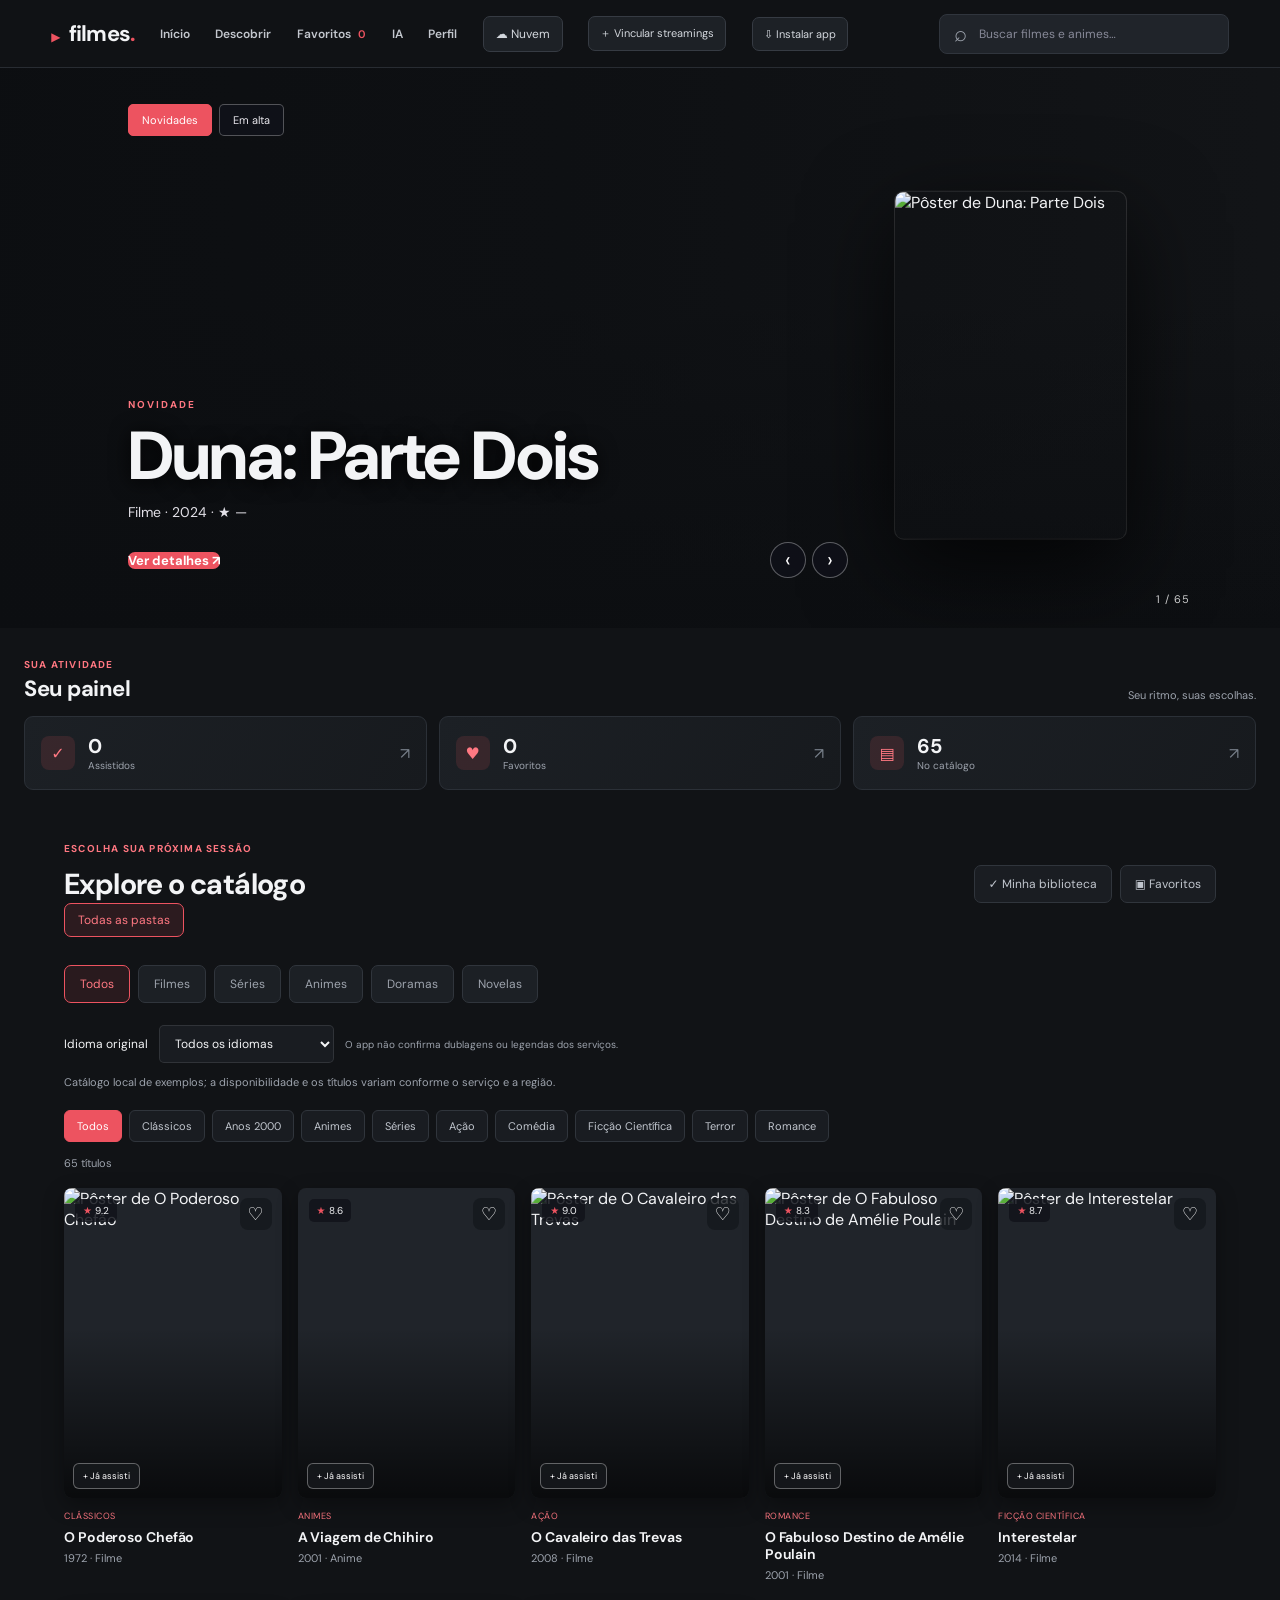
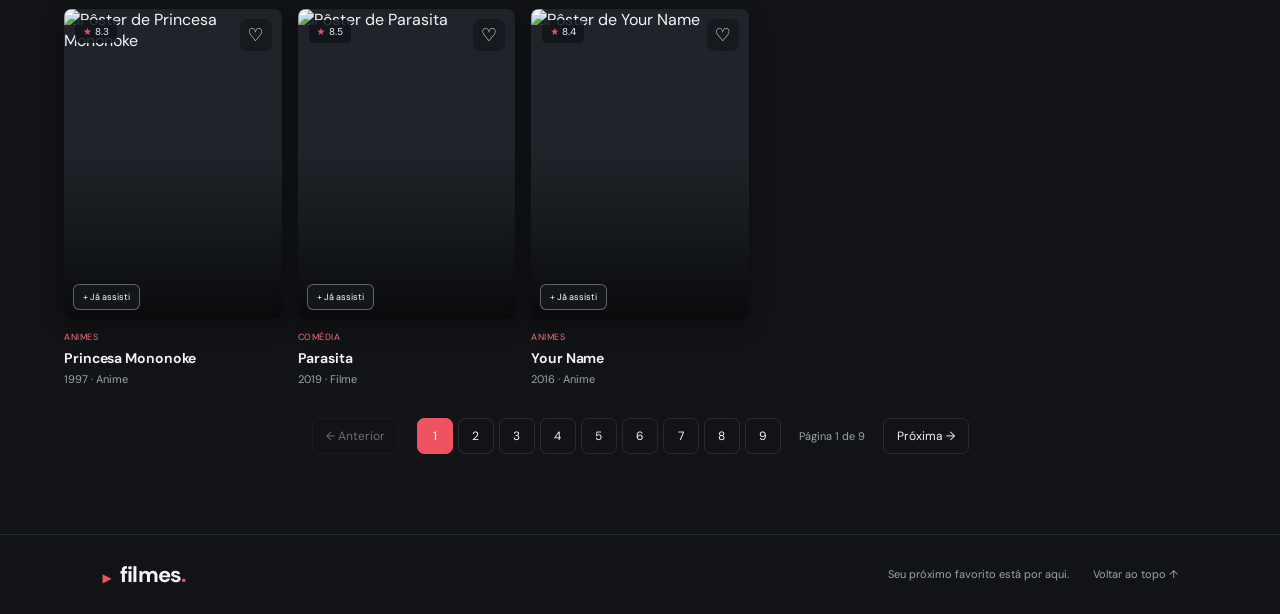
==== commit 899c5135: "Corrige inicializacao do catalogo e atualiza cache" ====
--- a/index.html
+++ b/index.html
@@ -15,7 +15,7 @@
   <link rel="stylesheet" href="design-overrides.css?v=1">
   <link rel="stylesheet" href="folder-ai.css?v=1">
   <script src="https://cdn.jsdelivr.net/npm/@supabase/supabase-js@2" defer></script>
-  <script src="app.js?v=25" defer></script>
+  <script src="app.js?v=26" defer></script>
   <script src="profile-cloud.js?v=3" defer></script>
   <script src="folder-ai.js?v=1" defer></script>
 </head>
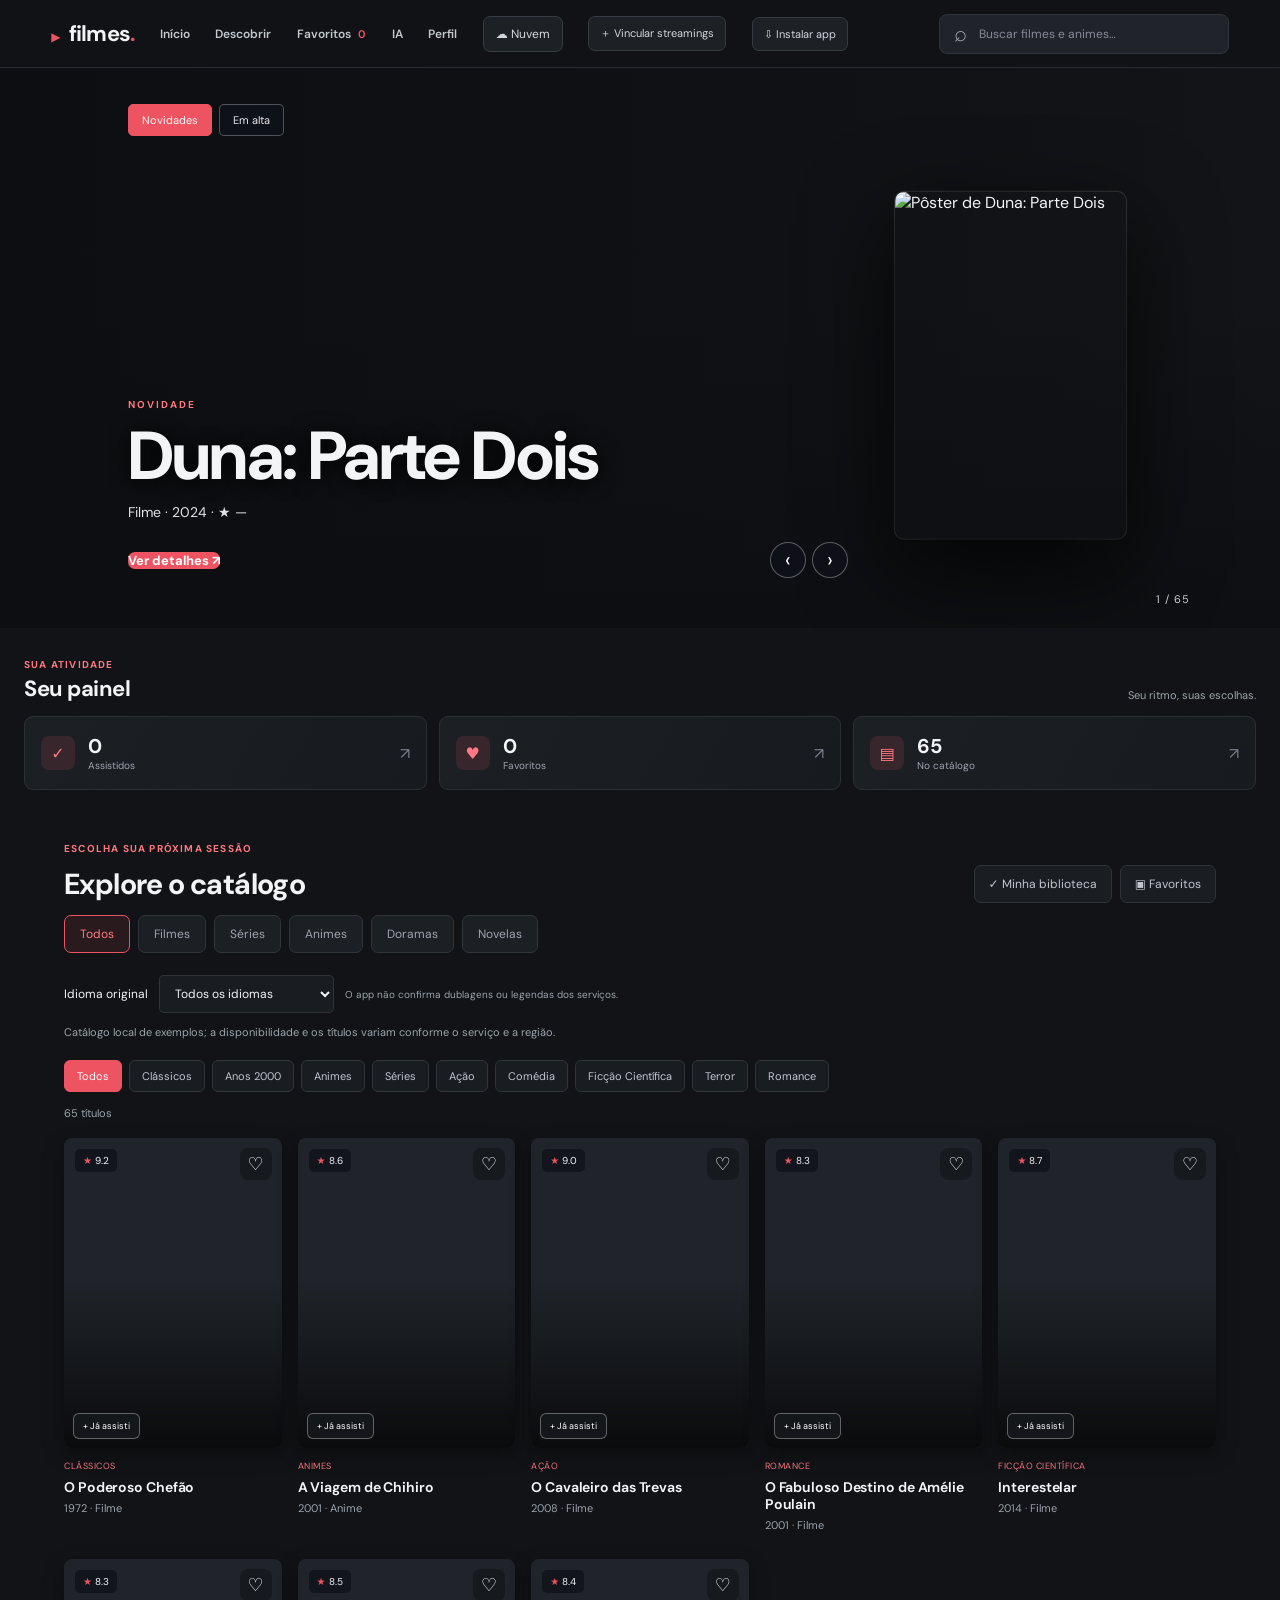
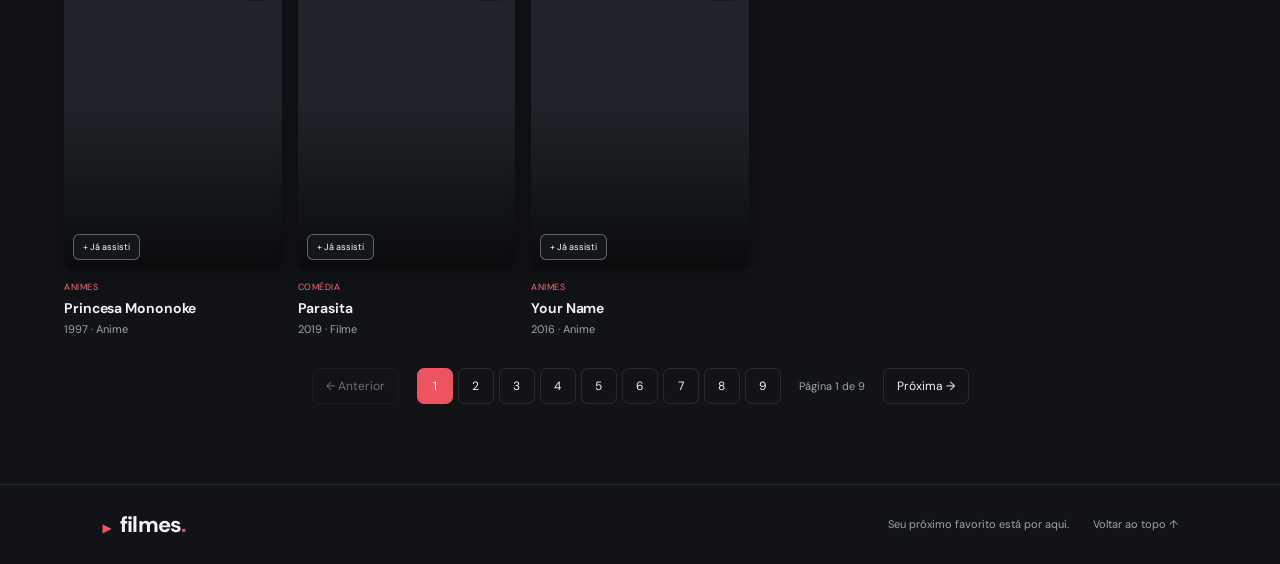
==== commit ef729dec: "Oculta faixa de pastas e atualiza recursos" ====
--- a/index.html
+++ b/index.html
@@ -11,7 +11,7 @@
   <meta name="apple-mobile-web-app-status-bar-style" content="black-translucent">
   <title>Filmes — seu catálogo</title>
   <link rel="preconnect" href="https://image.tmdb.org">
-  <link rel="stylesheet" href="style.css?v=16">
+  <link rel="stylesheet" href="style.css?v=17">
   <link rel="stylesheet" href="design-overrides.css?v=1">
   <link rel="stylesheet" href="folder-ai.css?v=1">
   <script src="https://cdn.jsdelivr.net/npm/@supabase/supabase-js@2" defer></script>
--- a/style.css
+++ b/style.css
@@ -16,7 +16,7 @@
 .recommender{display:none}
 body.ai-mode .recommender{display:block;height:calc(100vh - 76px);min-height:calc(100vh - 76px);padding:0;margin:0;max-width:none;overflow:hidden;background:radial-gradient(ellipse at 50% 100%,rgba(113,84,226,.14),transparent 46%),linear-gradient(145deg,#171626,#10101a 62%)}body.ai-mode .ai-chat-shell{width:min(900px,100%);height:100%;margin:auto;display:flex;flex-direction:column;padding:0 24px}.ai-chat-heading{height:76px;flex:none;display:flex;align-items:center;gap:12px;border-bottom:1px solid rgba(255,255,255,.08)}.ai-chat-logo,.chat-avatar{width:34px;height:34px;border-radius:50%;display:grid;place-items:center;background:#a691ff;color:#191428;font-size:17px}.ai-chat-heading div{display:grid;gap:3px}.ai-chat-heading strong{font-size:13px;font-weight:600}.ai-chat-heading div span{font-size:10px;color:#a5a6b4}.chat-messages{width:100%;flex:1;min-height:0;overflow-y:auto;padding:38px 4px 26px;scrollbar-color:#464453 transparent}.chat-turn{display:flex;gap:12px;align-items:flex-start;margin:0 0 24px}.chat-avatar{width:30px;height:30px;flex:none;font-size:14px}.chat-bubble{max-width:min(680px,88%);padding:7px 0;color:#eceaf2;font-size:14px;line-height:1.7;white-space:pre-wrap}.user-turn{justify-content:flex-end}.user-turn .chat-bubble{padding:11px 15px;border-radius:18px;background:#30313a;color:#f5f3f0}.chat-recommendations{display:grid;grid-template-columns:repeat(3,minmax(0,1fr));gap:12px;margin:-9px 0 28px 42px}.chat-recommendations .recommend-card{min-width:0;min-height:110px;padding:10px;gap:10px;border-radius:10px;background:rgba(255,255,255,.045);border-color:rgba(255,255,255,.1)}.chat-recommendations .recommend-card img{width:54px;height:78px;flex:none;object-fit:cover;border-radius:5px;background:#202231}.chat-recommendations .recommend-card strong{font:600 13px 'DM Sans',sans-serif;line-height:1.35}.chat-recommendations .recommend-card span{font-size:10px;line-height:1.4}.chat-recommendations .recommend-card:hover{border-color:#a691ff;background:rgba(166,145,255,.09)}.chat-suggestions{display:flex;justify-content:center;gap:9px;flex-wrap:wrap;margin:0 auto 12px}.chat-suggestions button{border:1px solid rgba(255,255,255,.14);border-radius:18px;background:rgba(255,255,255,.035);color:#d5d2df;padding:8px 12px;font-size:11px;cursor:pointer}.chat-suggestions button:hover{border-color:#a691ff;color:#c9bdff;background:rgba(166,145,255,.08)}.chat-suggestions.is-hidden{display:none}.chat-composer{display:flex;align-items:flex-end;gap:10px;width:min(820px,100%);margin:0 auto;padding:10px 11px 10px 17px;border:1px solid rgba(255,255,255,.16);border-radius:24px;background:#20212a;box-shadow:0 8px 30px #0003}.chat-composer:focus-within{border-color:rgba(166,145,255,.65)}.chat-composer textarea{flex:1;resize:none;max-height:120px;min-height:26px;padding:4px 0;border:0;outline:0;background:transparent;color:#f5f3f0;font:13px/1.5 'DM Sans',sans-serif}.chat-composer textarea::placeholder{color:#9998a6}.chat-composer button{width:32px;height:32px;flex:none;border:0;border-radius:50%;background:#a691ff;color:#191428;font-size:21px;line-height:1;cursor:pointer}.chat-composer button:hover{background:#c0b3ff}.chat-disclaimer{margin:9px auto 12px;text-align:center;color:#8f8d9c;font-size:9px}body.ai-mode .brand-mark,body.ai-mode .brand-dot{color:#b9a7ff}@media(max-width:650px){body.ai-mode .recommender{height:calc(100dvh - 66px);min-height:calc(100dvh - 66px)}body.ai-mode .ai-chat-shell{padding:0 13px}.ai-chat-heading{height:62px}.chat-messages{padding:25px 2px 18px}.chat-bubble{font-size:13px}.chat-recommendations{grid-template-columns:1fr;margin-left:40px;gap:8px}.chat-recommendations .recommend-card{min-height:86px}.chat-recommendations .recommend-card img{width:47px;height:66px}.chat-suggestions{justify-content:flex-start;flex-wrap:nowrap;overflow-x:auto;padding-bottom:5px}.chat-suggestions button{white-space:nowrap}.chat-composer{padding:8px 9px 8px 14px}.chat-disclaimer{font-size:8px}}
 
-.folder-bar{display:flex;gap:8px;overflow-x:auto;padding:0 0 16px;scrollbar-width:thin}.folder-chip{white-space:nowrap;border:1px solid var(--line,rgba(255,255,255,.12));border-radius:18px;background:transparent;color:var(--muted,#aaa);padding:8px 13px;font:inherit;font-size:12px;cursor:pointer}.folder-chip:hover,.folder-chip.active{border-color:#f3a75a;background:rgba(243,167,90,.12);color:#f3a75a}.folder-form{display:flex;gap:9px;margin:20px 0}.folder-form input{flex:1;min-width:0;border:1px solid rgba(255,255,255,.15);border-radius:7px;background:#171820;color:#f5f3f0;padding:12px;font:inherit}.folder-list{display:grid;gap:8px}.folder-row{display:flex;align-items:center;justify-content:space-between;gap:12px;padding:11px 13px;border:1px solid rgba(255,255,255,.1);border-radius:7px;color:#eee}.folder-delete{border:0;background:transparent;color:#d1a18b;cursor:pointer}.folder-empty{color:#aaa;font-size:13px}.folder-assignment{margin:20px 0;padding-top:15px;border-top:1px solid rgba(255,255,255,.1)}.folder-assignment h3{font-size:15px}.folder-checks{display:grid;gap:8px;margin:12px 0}.folder-checks label{display:flex;align-items:center;gap:9px;color:#dedbe5;font-size:13px}.folder-save-message{display:inline;margin-left:10px;color:#b9d9b2;font-size:12px}@media(max-width:600px){.folder-form{flex-wrap:wrap}.folder-form input{flex-basis:100%}.folder-form button{width:100%}}
+.folder-bar{display:flex;gap:8px;overflow-x:auto;padding:0 0 16px;scrollbar-width:thin}.folder-bar[hidden]{display:none}.folder-chip{white-space:nowrap;border:1px solid var(--line,rgba(255,255,255,.12));border-radius:18px;background:transparent;color:var(--muted,#aaa);padding:8px 13px;font:inherit;font-size:12px;cursor:pointer}.folder-chip:hover,.folder-chip.active{border-color:#f3a75a;background:rgba(243,167,90,.12);color:#f3a75a}.folder-form{display:flex;gap:9px;margin:20px 0}.folder-form input{flex:1;min-width:0;border:1px solid rgba(255,255,255,.15);border-radius:7px;background:#171820;color:#f5f3f0;padding:12px;font:inherit}.folder-list{display:grid;gap:8px}.folder-row{display:flex;align-items:center;justify-content:space-between;gap:12px;padding:11px 13px;border:1px solid rgba(255,255,255,.1);border-radius:7px;color:#eee}.folder-delete{border:0;background:transparent;color:#d1a18b;cursor:pointer}.folder-empty{color:#aaa;font-size:13px}.folder-assignment{margin:20px 0;padding-top:15px;border-top:1px solid rgba(255,255,255,.1)}.folder-assignment h3{font-size:15px}.folder-checks{display:grid;gap:8px;margin:12px 0}.folder-checks label{display:flex;align-items:center;gap:9px;color:#dedbe5;font-size:13px}.folder-save-message{display:inline;margin-left:10px;color:#b9d9b2;font-size:12px}@media(max-width:600px){.folder-form{flex-wrap:wrap}.folder-form input{flex-basis:100%}.folder-form button{width:100%}}
 
 .type-pages{display:flex;gap:8px;overflow-x:auto;padding:12px 0 4px;scrollbar-width:thin}.type-page{flex:none;padding:10px 15px;border:1px solid var(--line);border-radius:5px;background:var(--surface);color:var(--muted);font-size:12px;cursor:pointer}.type-page.active,.type-page:hover{border-color:var(--accent);background:rgba(243,167,90,.1);color:var(--accent)}.catalog-note{font-size:11px;color:var(--muted);margin:12px 0 0}.pagination{display:flex;align-items:center;justify-content:center;gap:18px;margin:32px auto 0;color:var(--muted);font-size:12px}.page-button{border:1px solid var(--line);background:transparent;color:var(--text);padding:9px 13px;border-radius:5px;cursor:pointer}.page-button:disabled{opacity:.4;cursor:default}@media(max-width:600px){.type-pages{margin-inline:-3px}.type-page{padding:9px 12px}.pagination{gap:10px}}
 
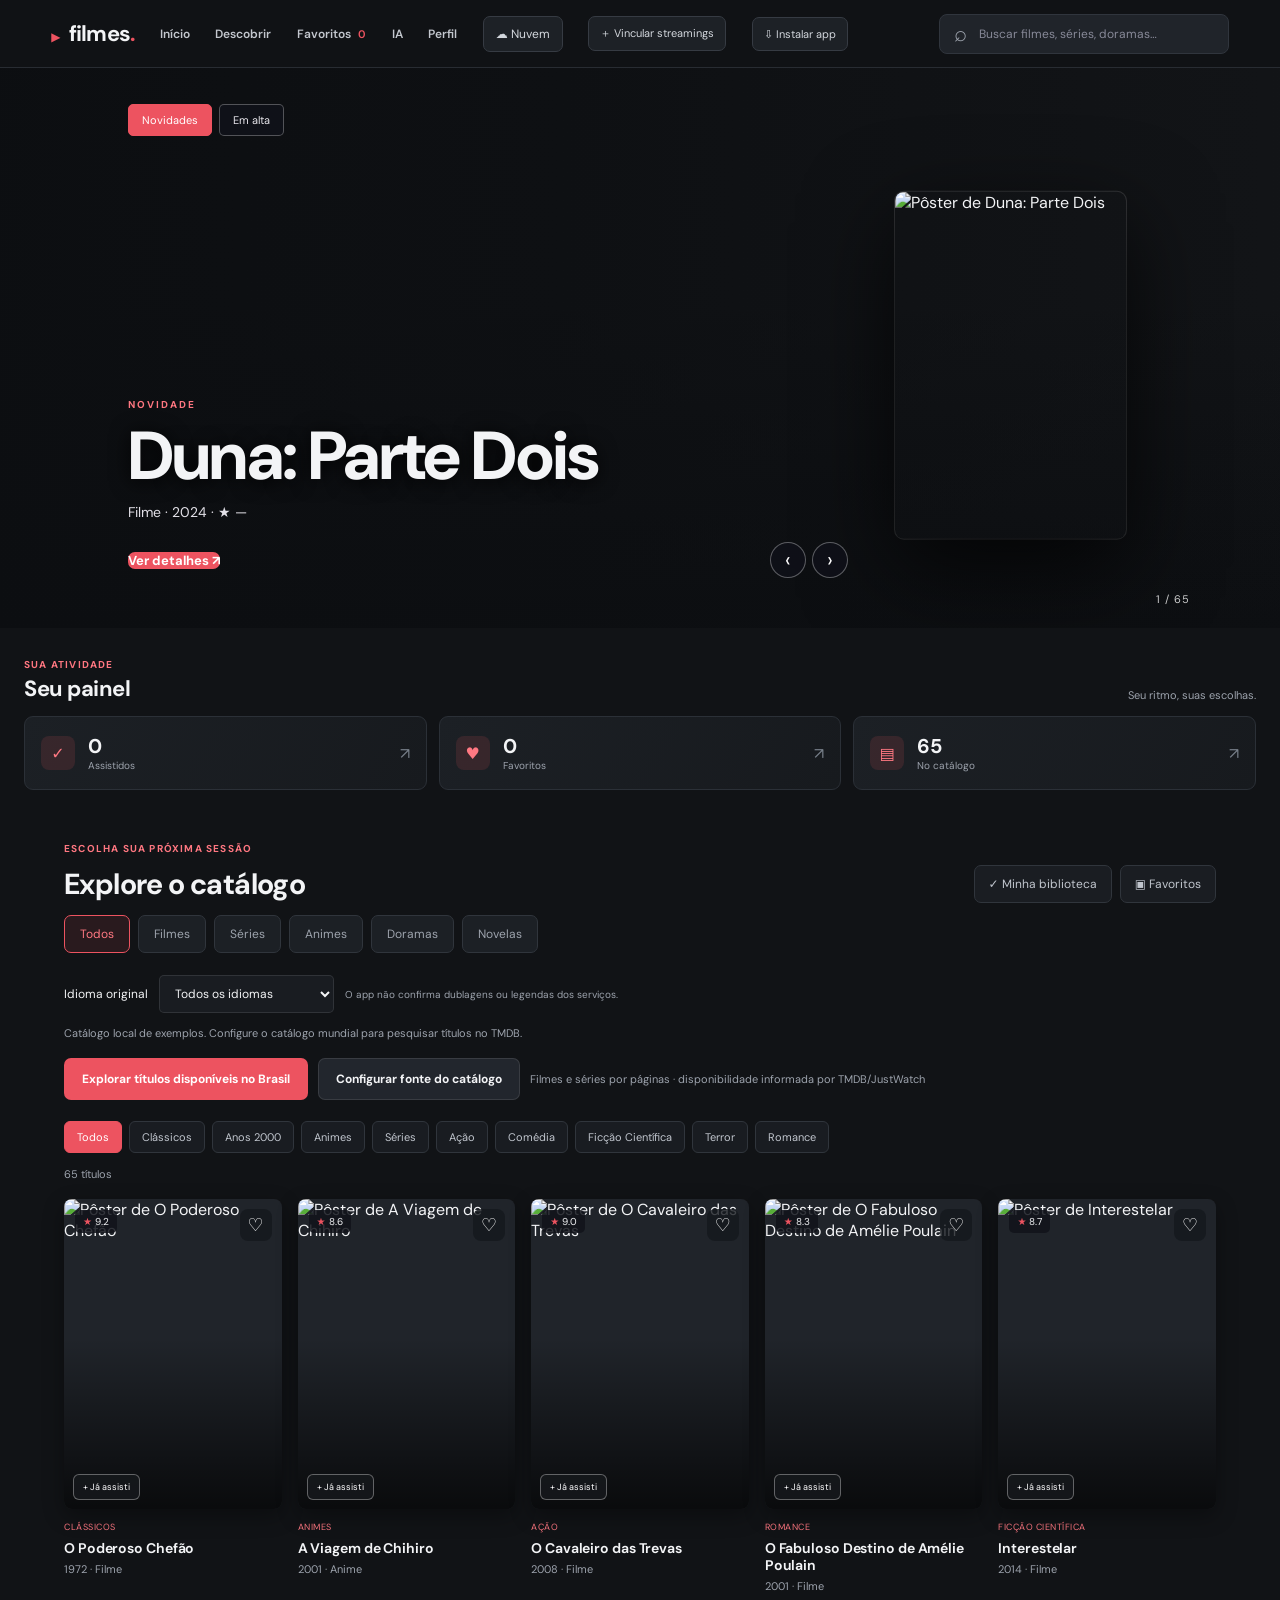
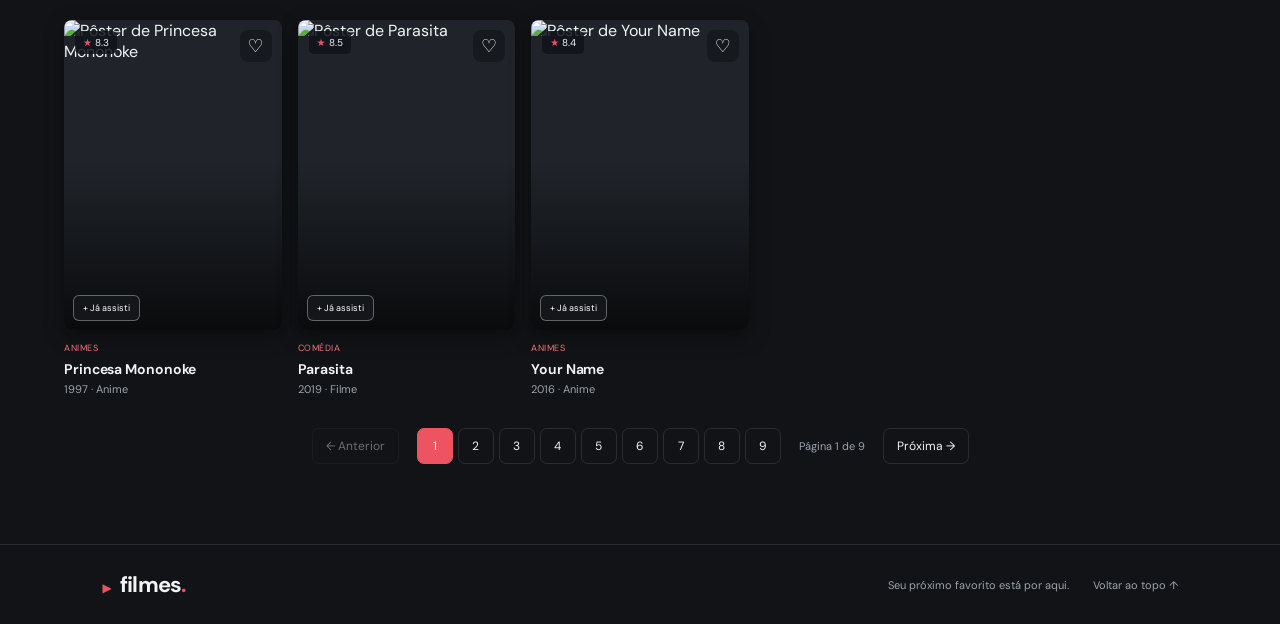
==== commit 3189f16d: "Adiciona catálogo paginado por disponibilidade no Brasil" ====
--- a/index.html
+++ b/index.html
@@ -15,7 +15,9 @@
   <link rel="stylesheet" href="design-overrides.css?v=1">
   <link rel="stylesheet" href="folder-ai.css?v=1">
   <script src="https://cdn.jsdelivr.net/npm/@supabase/supabase-js@2" defer></script>
-  <script src="app.js?v=26" defer></script>
+  <script src="app.js?v=30" defer></script>
+  <script src="cloud-key-toggle.js?v=1" defer></script>
+  <script src="catalog-world.js?v=2" defer></script>
   <script src="profile-cloud.js?v=3" defer></script>
   <script src="folder-ai.js?v=1" defer></script>
 </head>
@@ -26,7 +28,7 @@
     <button class="cloud-button" id="cloud-open" type="button">☁ <span>Nuvem</span></button>
     <button class="streaming-manage-button" id="streaming-manage" type="button">＋ <span>Vincular streamings</span></button>
     <button class="install-button" id="install-app" type="button">⇩ <span>Instalar app</span></button>
-    <label class="search"><span class="sr-only">Buscar títulos</span><span aria-hidden="true">⌕</span><input id="search" type="search" placeholder="Buscar filmes e animes…" autocomplete="off"></label>
+    <label class="search"><span class="sr-only">Buscar títulos</span><span aria-hidden="true">⌕</span><input id="search" type="search" placeholder="Buscar filmes, séries, doramas…" autocomplete="off"></label>
   </header>
   <main id="inicio">
     <section class="hero hero-showcase" id="inicio" aria-label="Novidades e títulos em alta">
@@ -85,7 +87,8 @@
       <div class="folder-bar" id="folder-bar" aria-label="Pastas da biblioteca" hidden></div>
       <div class="type-pages" id="type-pages" aria-label="Páginas por tipo de conteúdo"></div>
       <div class="language-row"><label for="language-filter">Idioma original</label><select id="language-filter"><option value="Todos">Todos os idiomas</option></select><span>O app não confirma dublagens ou legendas dos serviços.</span></div>
-      <p class="catalog-note">Catálogo local de exemplos; a disponibilidade e os títulos variam conforme o serviço e a região.</p>
+      <p class="catalog-note" id="catalog-status">Catálogo local de exemplos. Configure o catálogo mundial para pesquisar títulos no TMDB.</p>
+      <div class="catalog-source-controls"><button class="button button-primary" id="catalog-browse-br" type="button">Explorar títulos disponíveis no Brasil</button><button class="button button-secondary" id="catalog-source-config" type="button">Configurar fonte do catálogo</button><span>Filmes e séries por páginas · disponibilidade informada por TMDB/JustWatch</span></div>
       <div class="filters" id="filters" aria-label="Filtrar por categoria"></div>
       <p class="result-count" id="result-count" aria-live="polite"></p>
       <div class="movie-grid" id="movie-grid"></div>
@@ -95,7 +98,7 @@
   </main>
   <footer><a class="brand" href="#inicio"><span class="brand-mark">▶</span> filmes<span class="brand-dot">.</span></a><span>Seu próximo favorito está por aqui.</span><a href="#inicio">Voltar ao topo ↑</a></footer>
   <dialog id="details-modal" aria-labelledby="modal-title"><button class="modal-close" id="modal-close" aria-label="Fechar detalhes">×</button><div class="modal-content" id="modal-content"></div></dialog>
-  <dialog id="cloud-modal" aria-labelledby="cloud-title"><button class="modal-close" id="cloud-close" aria-label="Fechar nuvem">×</button><div class="cloud-panel"><p class="eyebrow">SINCRONIZAÇÃO ENTRE DISPOSITIVOS</p><h2 id="cloud-title">Sua biblioteca na nuvem</h2><p class="streaming-manager-copy">Sincronize favoritos, assistidos, pastas e perfil em todos os seus aparelhos. Use a mesma conta em cada dispositivo.</p><details class="cloud-setup"><summary>Configurar a conexão de nuvem</summary><p>O endereço do projeto Supabase já está preenchido. Cole abaixo a chave pública (publishable/anon) do projeto e execute <a href="./cloud-setup.sql" download>cloud-setup.sql</a> no SQL Editor dele uma vez. Nunca use uma chave secreta ou service_role no navegador.</p><label for="cloud-url">URL do projeto</label><input id="cloud-url" type="url" placeholder="https://seu-projeto.supabase.co" autocomplete="url"><label for="cloud-key">Chave pública (publishable/anon)</label><input id="cloud-key" type="password" placeholder="sb_publishable_… ou chave anon" autocomplete="off"><button class="button button-secondary" id="cloud-save-config" type="button">Salvar conexão neste dispositivo</button></details><form id="cloud-auth-form"><label for="cloud-email">E-mail</label><input id="cloud-email" type="email" autocomplete="email" required><label for="cloud-password">Senha</label><input id="cloud-password" type="password" autocomplete="current-password" minlength="6" required><div class="cloud-buttons"><button class="button button-secondary" id="cloud-signin" type="button">Entrar</button><button class="button button-secondary" id="cloud-signup" type="button">Criar conta</button></div></form><div class="cloud-sync-row"><button class="button button-primary" id="cloud-sync" type="button">Sincronizar agora</button><button class="cloud-signout" id="cloud-signout" type="button" hidden>Sair</button></div><div id="cloud-conflict-actions" class="cloud-conflict-actions" hidden><p>Há alterações neste aparelho e na nuvem. Qual versão quer manter?</p><button class="button button-secondary" id="cloud-use-local" type="button">Enviar deste aparelho</button><button class="button button-secondary" id="cloud-use-remote" type="button">Baixar da nuvem</button></div><p id="cloud-status" class="cloud-status" role="status" aria-live="polite">Configure sua conexão para começar.</p></div></dialog>
+  <dialog id="cloud-modal" aria-labelledby="cloud-title"><button class="modal-close" id="cloud-close" aria-label="Fechar nuvem">×</button><div class="cloud-panel"><p class="eyebrow">SINCRONIZAÇÃO ENTRE DISPOSITIVOS</p><h2 id="cloud-title">Sua biblioteca na nuvem</h2><p class="streaming-manager-copy">Sincronize favoritos, assistidos, pastas e perfil em todos os seus aparelhos. Use a mesma conta em cada dispositivo.</p><details class="cloud-setup"><summary>Configurar a conexão de nuvem</summary><p>O endereço do projeto Supabase já está preenchido. Cole abaixo a chave pública (publishable/anon) do projeto e execute <a href="./cloud-setup.sql" download>cloud-setup.sql</a> no SQL Editor dele uma vez. Nunca use uma chave secreta ou service_role no navegador.</p><label for="cloud-url">URL do projeto</label><input id="cloud-url" type="url" placeholder="https://seu-projeto.supabase.co" autocomplete="url"><label for="cloud-key">Chave pública (publishable/anon)</label><div class="cloud-key-field"><input id="cloud-key" type="password" placeholder="sb_publishable_… ou chave anon" autocomplete="off"><button class="cloud-key-toggle" id="cloud-key-toggle" type="button" aria-label="Mostrar chave pública" aria-pressed="false"><svg viewBox="0 0 24 24" aria-hidden="true"><path d="M2 12s3.6-7 10-7 10 7 10 7-3.6 7-10 7S2 12 2 12Z"/><circle cx="12" cy="12" r="3"/></svg></button></div><button class="button button-secondary" id="cloud-save-config" type="button">Salvar conexão neste dispositivo</button></details><form id="cloud-auth-form"><label for="cloud-email">E-mail</label><input id="cloud-email" type="email" autocomplete="email" required><label for="cloud-password">Senha</label><input id="cloud-password" type="password" autocomplete="current-password" minlength="6" required><div class="cloud-buttons"><button class="button button-secondary" id="cloud-signin" type="button">Entrar</button><button class="button button-secondary" id="cloud-signup" type="button">Criar conta</button></div></form><div class="cloud-sync-row"><button class="button button-primary" id="cloud-sync" type="button">Sincronizar agora</button><button class="cloud-signout" id="cloud-signout" type="button" hidden>Sair</button></div><div id="cloud-conflict-actions" class="cloud-conflict-actions" hidden><p>Há alterações neste aparelho e na nuvem. Qual versão quer manter?</p><button class="button button-secondary" id="cloud-use-local" type="button">Enviar deste aparelho</button><button class="button button-secondary" id="cloud-use-remote" type="button">Baixar da nuvem</button></div><p id="cloud-status" class="cloud-status" role="status" aria-live="polite">Configure sua conexão para começar.</p></div></dialog>
   <dialog id="folders-modal" aria-labelledby="folders-title"><button class="modal-close" id="folders-close" aria-label="Fechar pastas">×</button><div class="streaming-manager"><p class="eyebrow">SUA ORGANIZAÇÃO</p><h2 id="folders-title">Pastas da biblioteca</h2><p class="streaming-manager-copy">Crie pastas como “Quero assistir”, “Favoritos da família” ou “Doramas”. Abra os detalhes de um título para adicioná-lo a uma ou mais pastas.</p><section class="folder-ai-creator" aria-labelledby="folder-ai-title"><div class="folder-ai-title-row"><span aria-hidden="true">✦</span><div><h3 id="folder-ai-title">Criar uma pasta com o assistente</h3><p>Descreva como quer organizar seus títulos.</p></div></div><form id="folder-ai-form"><label class="sr-only" for="folder-ai-prompt">Descreva a pasta que você quer criar</label><input id="folder-ai-prompt" type="text" maxlength="120" placeholder="Ex.: animes de ação para assistir depois" required><button class="button button-primary" type="submit">✦ Criar para mim</button></form><p class="folder-ai-status" id="folder-ai-status" role="status" aria-live="polite">Sugestão local baseada nas palavras do seu pedido e nas categorias do catálogo.</p></section><form id="folder-form" class="folder-form"><label class="sr-only" for="folder-name">Nome da pasta</label><input id="folder-name" maxlength="40" placeholder="Ou digite o nome da pasta" required><button class="button button-secondary" type="submit">Criar manualmente</button></form><div id="folder-list" class="folder-list"></div></div></dialog>
   <dialog id="streaming-modal" aria-labelledby="streaming-modal-title"><button class="modal-close" id="streaming-close" aria-label="Fechar streamings">×</button><div class="streaming-manager"><p class="eyebrow">SEUS SERVIÇOS</p><h2 id="streaming-modal-title">Vincular streamings</h2><p class="streaming-manager-copy">Selecione os serviços que você usa para destacar atalhos de busca. A conexão de contas e assinaturas não está disponível neste app.</p><div id="streaming-manager-list" class="streaming-manager-list"></div></div></dialog>
   <dialog id="install-modal" aria-labelledby="install-title"><button class="modal-close" id="install-close" aria-label="Fechar instruções">×</button><div class="streaming-manager"><p class="eyebrow">FILMES NO SEU DISPOSITIVO</p><h2 id="install-title">Instale o app</h2><p class="streaming-manager-copy" id="install-instructions">No menu do navegador, escolha “Instalar app” ou “Adicionar à tela inicial”. O app precisa estar aberto por um endereço seguro (HTTPS) ou localhost.</p></div></dialog>
--- a/style.css
+++ b/style.css
@@ -24,7 +24,11 @@
 
 .hero-art{background:#161822}.hero-art:after{pointer-events:none}.hero-feature-backdrop{position:absolute;inset:0;background-position:center 38%;background-size:cover;transition:background-image .25s ease}.hero-feature-content{position:absolute;z-index:2;inset:18px;display:flex;flex-direction:column;align-items:flex-start;justify-content:flex-end}.hero-feature-tabs{position:absolute;top:0;left:0;display:flex;gap:7px}.hero-feature-tabs button{border:1px solid #ffffff47;border-radius:18px;background:#11131bbd;color:#e9e7ed;padding:8px 13px;font-size:11px;cursor:pointer}.hero-feature-tabs button.active,.hero-feature-tabs button:hover{background:var(--accent);border-color:var(--accent);color:#21180f}.hero-feature-kicker{font-size:9px;letter-spacing:2px;font-weight:700;color:var(--accent);margin-bottom:7px}.hero-feature-content h2{font:600 clamp(23px,3vw,34px)/1.12 'Playfair Display',serif;margin:0 40px 7px 0;text-shadow:0 2px 12px #000}.hero-feature-content p{font-size:11px;color:#e2e0e7;margin:0 0 14px}.hero-feature-actions{display:flex;align-items:center;justify-content:space-between;gap:12px;width:100%}.hero-feature-details{border:0;background:transparent;color:#fff;padding:0;font-size:11px;font-weight:700;cursor:pointer}.hero-feature-details:hover{color:var(--accent)}.hero-feature-arrows{display:flex;gap:6px}.hero-feature-arrows button{width:30px;height:30px;border:1px solid #ffffff52;border-radius:50%;background:#10111acc;color:white;font-size:21px;line-height:1;cursor:pointer}.hero-feature-arrows button:hover{border-color:var(--accent);color:var(--accent)}.hero-feature-position{position:absolute;right:0;top:4px;color:#ffffffbd;font-size:10px;letter-spacing:1px}@media(max-width:600px){.hero-art{height:250px;margin-left:0}.hero-feature-content{inset:14px}.hero-feature-content h2{font-size:26px}}
 
-.cloud-button{flex:none;border:1px solid rgba(146,176,255,.35);border-radius:5px;background:rgba(113,143,230,.1);color:#d8e2ff;padding:9px 12px;font-size:12px;cursor:pointer}.cloud-button:hover{border-color:#a9bdff;color:#fff}.cloud-panel{padding:34px}.cloud-panel h2{font:600 29px 'Playfair Display',serif;margin:0 0 8px}.cloud-panel>p:not(.eyebrow){font-size:12px;line-height:1.6;color:var(--muted)}.cloud-setup{margin:18px 0;padding:14px;border:1px solid var(--line);border-radius:6px;background:#11131a}.cloud-setup summary{font-size:12px;font-weight:700;color:#dce3ff;cursor:pointer}.cloud-setup p{font-size:11px;line-height:1.6;color:var(--muted)}.cloud-panel label{display:block;margin:13px 0 6px;font-size:11px;color:#d7d5df}.cloud-panel input{width:100%;border:1px solid rgba(255,255,255,.15);border-radius:5px;background:#11131a;color:var(--text);padding:11px;font:inherit;font-size:12px}.cloud-setup .button{margin-top:13px}.cloud-buttons,.cloud-sync-row{display:flex;gap:9px;flex-wrap:wrap;margin-top:15px}.cloud-signout{border:0;background:transparent;color:var(--muted);cursor:pointer;padding:10px}.cloud-status{min-height:20px;margin:16px 0 0!important;color:#b9d9b2!important;font-size:11px!important}.cloud-status.is-error{color:#ff9b9b!important}.cloud-conflict-actions{margin-top:16px;padding:14px;border:1px solid rgba(243,167,90,.35);border-radius:6px;background:rgba(243,167,90,.07)}.cloud-conflict-actions p{font-size:12px;color:#e8d7c0}.cloud-conflict-actions[hidden]{display:none}@media(max-width:700px){.cloud-button{padding:8px 9px;font-size:11px}.cloud-button span{display:none}.cloud-panel{padding:26px 20px}}
+.cloud-button{flex:none;border:1px solid rgba(146,176,255,.35);border-radius:5px;background:rgba(113,143,230,.1);color:#d8e2ff;padding:9px 12px;font-size:12px;cursor:pointer}.cloud-button:hover{border-color:#a9bdff;color:#fff}.cloud-panel{padding:34px}.cloud-panel h2{font:600 29px 'Playfair Display',serif;margin:0 0 8px}.cloud-panel>p:not(.eyebrow){font-size:12px;line-height:1.6;color:var(--muted)}.cloud-setup{margin:18px 0;padding:14px;border:1px solid var(--line);border-radius:6px;background:#11131a}.cloud-setup summary{font-size:12px;font-weight:700;color:#dce3ff;cursor:pointer}.cloud-setup p{font-size:11px;line-height:1.6;color:var(--muted)}.cloud-panel label{display:block;margin:13px 0 6px;font-size:11px;color:#d7d5df}.cloud-panel input{width:100%;border:1px solid rgba(255,255,255,.15);border-radius:5px;background:#11131a;color:var(--text);padding:11px;font:inherit;font-size:12px}.cloud-key-field{position:relative;display:flex;align-items:center}.cloud-key-field input{padding-right:44px}.cloud-key-toggle{position:absolute;right:5px;top:50%;transform:translateY(-50%);display:grid;place-items:center;width:34px;height:32px;border:0;border-radius:4px;background:transparent;color:#aeb4bf;cursor:pointer}.cloud-key-toggle:hover{background:#252932;color:#fff}.cloud-key-toggle:focus-visible{outline:2px solid var(--accent);outline-offset:1px}.cloud-key-toggle svg{width:19px;height:19px;fill:none;stroke:currentColor;stroke-width:1.7;stroke-linecap:round;stroke-linejoin:round}.cloud-setup .button{margin-top:13px}.cloud-buttons,.cloud-sync-row{display:flex;gap:9px;flex-wrap:wrap;margin-top:15px}.cloud-signout{border:0;background:transparent;color:var(--muted);cursor:pointer;padding:10px}.cloud-status{min-height:20px;margin:16px 0 0!important;color:#b9d9b2!important;font-size:11px!important}.cloud-status.is-error{color:#ff9b9b!important}.cloud-conflict-actions{margin-top:16px;padding:14px;border:1px solid rgba(243,167,90,.35);border-radius:6px;background:rgba(243,167,90,.07)}.cloud-conflict-actions p{font-size:12px;color:#e8d7c0}.cloud-conflict-actions[hidden]{display:none}@media(max-width:700px){.cloud-button{padding:8px 9px;font-size:11px}.cloud-button span{display:none}.cloud-panel{padding:26px 20px}}
 
 /* A vitrine usa toda a largura do banner inicial. */.hero-showcase{display:block;position:relative;height:clamp(490px,67vw,620px);min-height:490px;padding:0;isolation:isolate;background:#11121a;overflow:hidden}.hero-showcase .hero-feature-backdrop{position:absolute;z-index:-2;inset:-18px;background-position:center 38%;background-size:cover;filter:blur(3px) brightness(.56);transform:scale(1.06);opacity:.82}.hero-full-shade{position:absolute;z-index:-1;inset:0;background:linear-gradient(90deg,rgba(12,13,20,.95) 0%,rgba(12,13,20,.76) 42%,rgba(12,13,20,.18) 100%),linear-gradient(0deg,rgba(12,13,20,.86),transparent 55%)}.hero-showcase .hero-feature-content{inset:0 auto 0 clamp(25px,10vw,155px);width:min(58%,720px);padding:36px 0 50px;justify-content:flex-end}.hero-showcase .hero-feature-tabs{top:36px;left:0}.hero-showcase .hero-feature-kicker{font-size:10px;margin-bottom:10px}.hero-showcase .hero-feature-content h1{font:600 clamp(38px,5.3vw,68px)/1.05 'Playfair Display',serif;letter-spacing:-1px;margin:0 0 11px;text-shadow:0 2px 20px #000}.hero-showcase .hero-feature-content p{font-size:14px;margin:0 0 21px;color:#e2e0e7}.hero-showcase .hero-feature-details{font-size:13px}.hero-showcase .hero-feature-poster{position:absolute;z-index:0;right:clamp(35px,12vw,180px);top:50%;transform:translateY(-45%);height:min(62%,390px);max-width:30%;aspect-ratio:2/3;object-fit:cover;border-radius:8px;box-shadow:0 30px 90px #000b,0 0 0 1px #ffffff24;transition:opacity .2s}.hero-showcase .hero-feature-position{position:absolute;top:auto;right:clamp(22px,7vw,100px);bottom:22px;z-index:2;color:#ffffffc9;font-size:11px;letter-spacing:1px}.hero-showcase .hero-feature-arrows button{width:36px;height:36px}.hero-showcase:after{display:none}@media(max-width:850px){.hero-showcase{height:510px;min-height:510px}.hero-showcase .hero-feature-content{left:7vw;width:62%;padding-bottom:55px}.hero-showcase .hero-feature-poster{right:5vw;height:54%;max-width:29%}.hero-showcase .hero-feature-content h1{font-size:clamp(34px,6vw,54px)}}@media(max-width:600px){.hero-showcase{height:560px;min-height:560px;margin:0;padding:0}.hero-showcase .hero-feature-backdrop{background-position:center center}.hero-full-shade{background:linear-gradient(90deg,rgba(12,13,20,.88),rgba(12,13,20,.35)),linear-gradient(0deg,rgba(12,13,20,.93) 0%,rgba(12,13,20,.35) 74%,rgba(12,13,20,.3))}.hero-showcase .hero-feature-content{left:22px;right:22px;width:auto;padding:24px 0 35px;justify-content:flex-end}.hero-showcase .hero-feature-tabs{top:18px}.hero-showcase .hero-feature-poster{height:220px;max-width:35%;right:20px;top:105px;transform:none}.hero-showcase .hero-feature-content h1{font-size:34px;max-width:74%;margin-top:0}.hero-showcase .hero-feature-content p{font-size:12px}.hero-showcase .hero-feature-position{bottom:16px;right:22px}.hero-showcase .hero-feature-arrows button{width:32px;height:32px}}
 
+
+.catalog-source-controls{display:flex;align-items:center;gap:10px;flex-wrap:wrap;margin:16px 0}.catalog-source-controls>span{font-size:11px;color:var(--muted)}.catalog-note{font-size:11px;line-height:1.5;color:var(--muted)}
+
+@keyframes hero-slide-in{from{opacity:.4;translate:38px 0}to{opacity:1;translate:0 0}}.hero-showcase.feature-shift .hero-feature-content,.hero-showcase.feature-shift .hero-feature-poster{animation:hero-slide-in .42s ease both}@media(prefers-reduced-motion:reduce){.hero-showcase.feature-shift .hero-feature-content,.hero-showcase.feature-shift .hero-feature-poster{animation-duration:.01ms}}
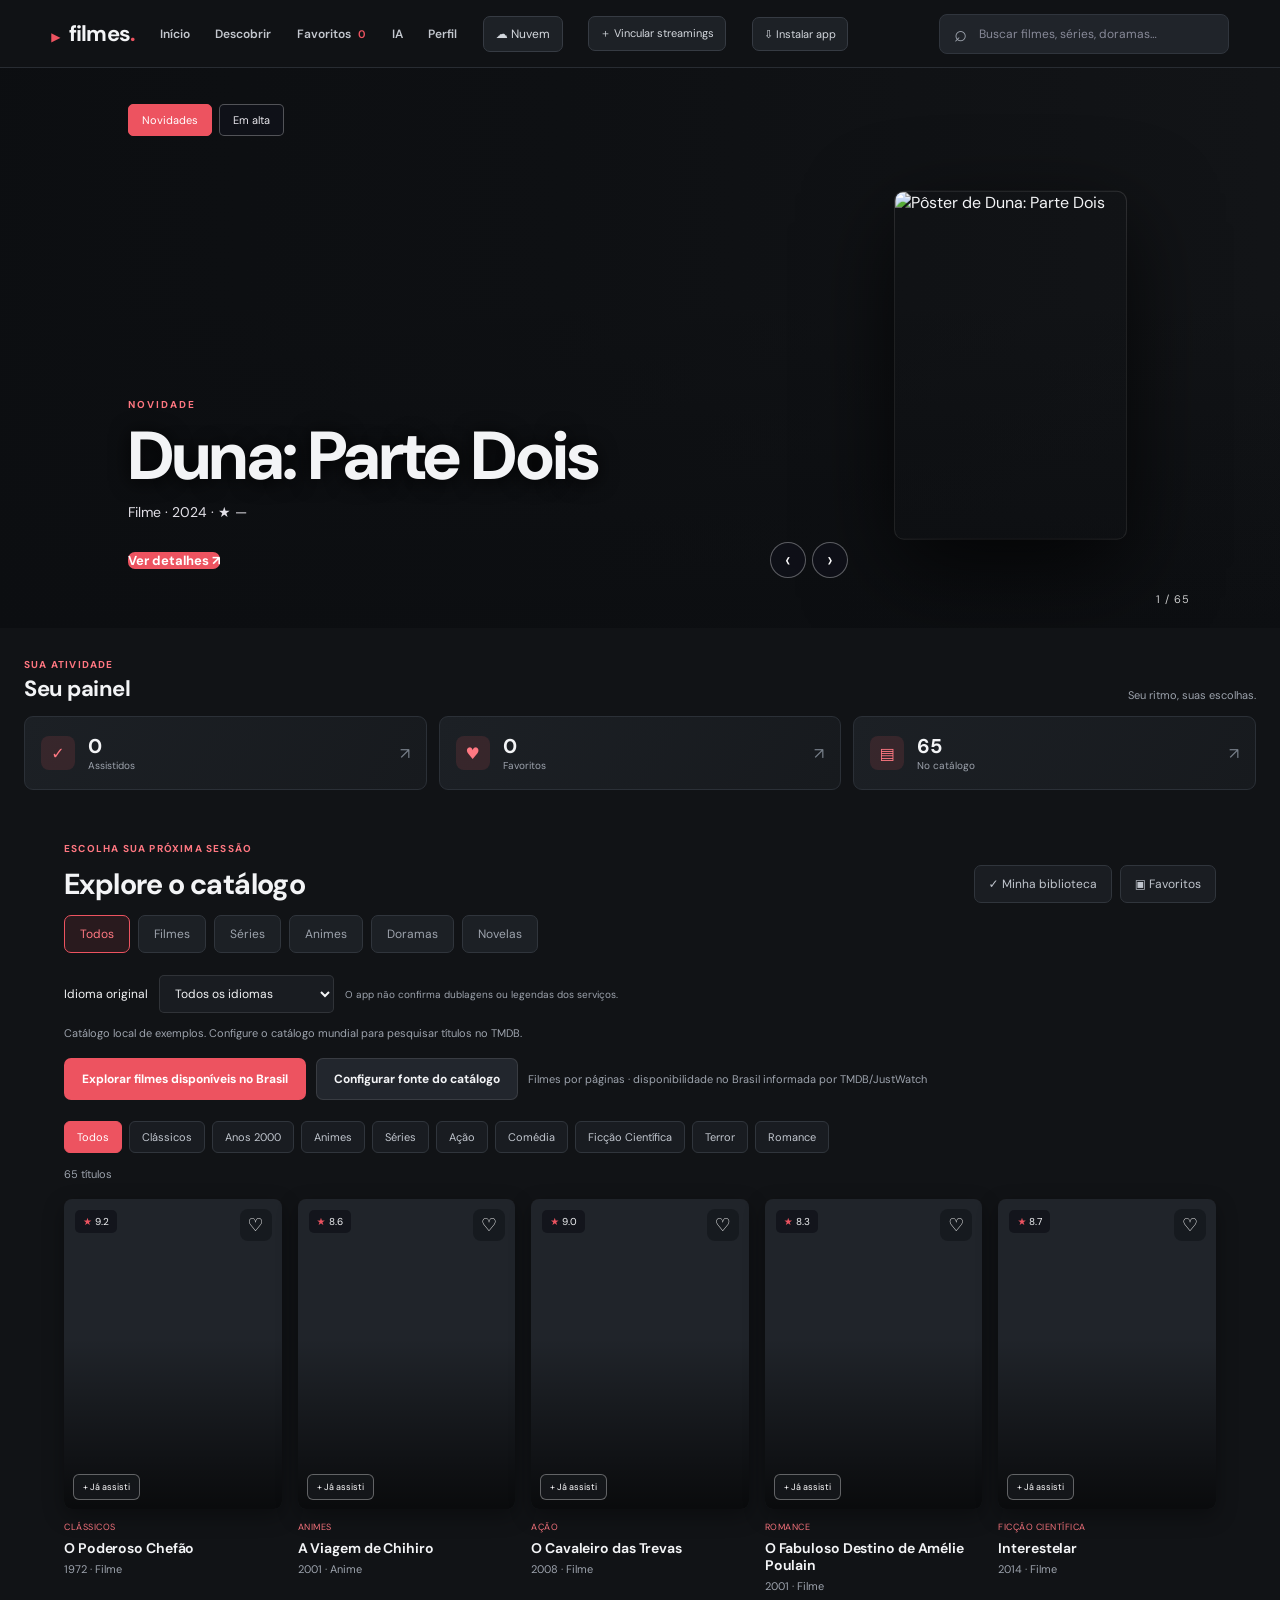
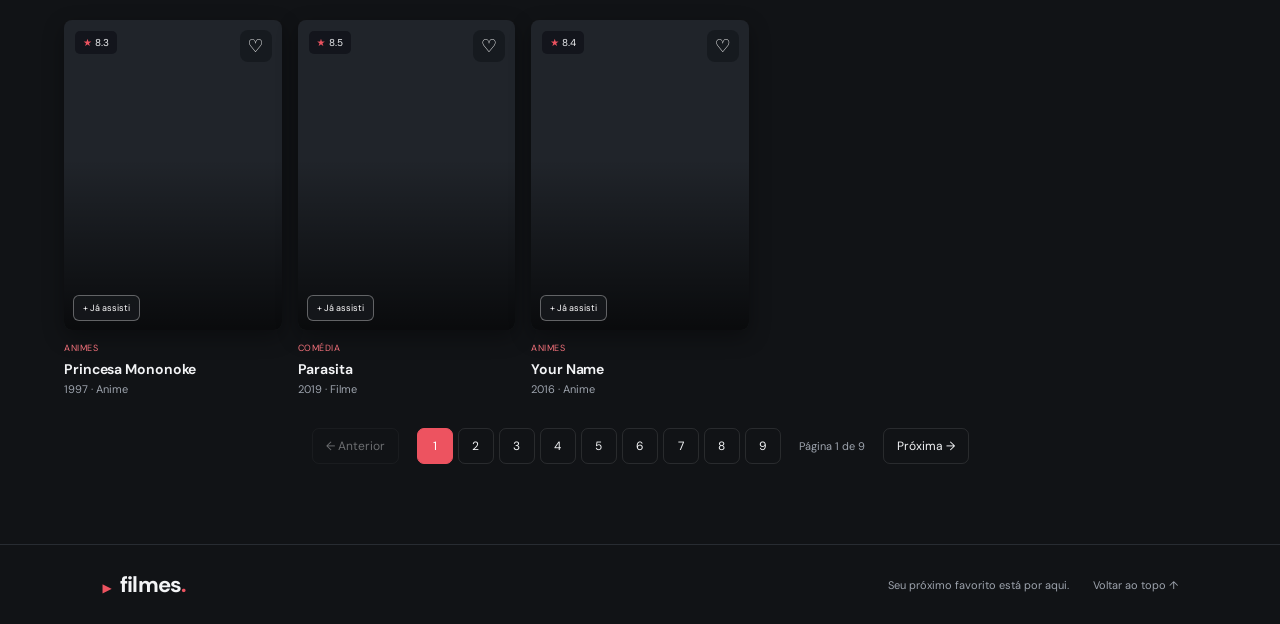
==== commit edbfe2d8: "Atualiza botão do catálogo brasileiro de filmes" ====
--- a/index.html
+++ b/index.html
@@ -88,7 +88,7 @@
       <div class="type-pages" id="type-pages" aria-label="Páginas por tipo de conteúdo"></div>
       <div class="language-row"><label for="language-filter">Idioma original</label><select id="language-filter"><option value="Todos">Todos os idiomas</option></select><span>O app não confirma dublagens ou legendas dos serviços.</span></div>
       <p class="catalog-note" id="catalog-status">Catálogo local de exemplos. Configure o catálogo mundial para pesquisar títulos no TMDB.</p>
-      <div class="catalog-source-controls"><button class="button button-primary" id="catalog-browse-br" type="button">Explorar títulos disponíveis no Brasil</button><button class="button button-secondary" id="catalog-source-config" type="button">Configurar fonte do catálogo</button><span>Filmes e séries por páginas · disponibilidade informada por TMDB/JustWatch</span></div>
+      <div class="catalog-source-controls"><button class="button button-primary" id="catalog-browse-br" type="button">Explorar filmes disponíveis no Brasil</button><button class="button button-secondary" id="catalog-source-config" type="button">Configurar fonte do catálogo</button><span>Filmes por páginas · disponibilidade no Brasil informada por TMDB/JustWatch</span></div>
       <div class="filters" id="filters" aria-label="Filtrar por categoria"></div>
       <p class="result-count" id="result-count" aria-live="polite"></p>
       <div class="movie-grid" id="movie-grid"></div>
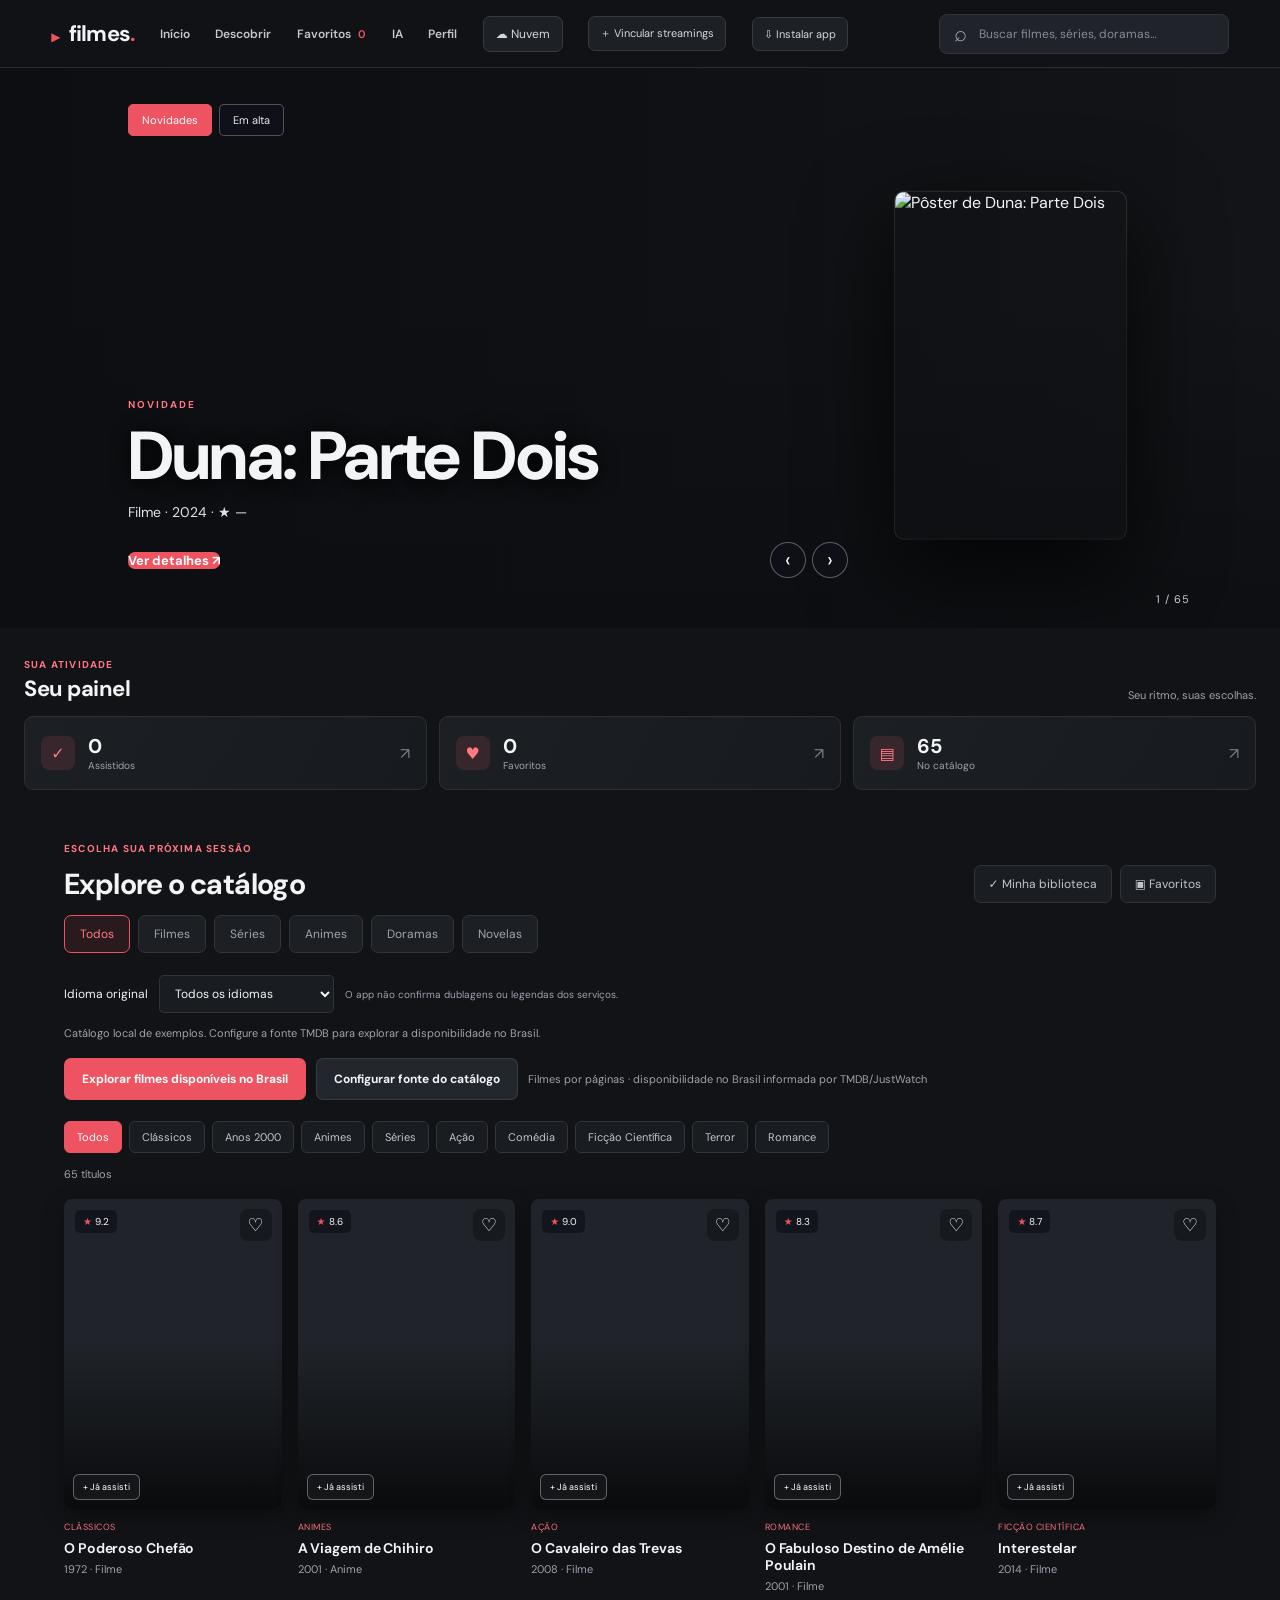
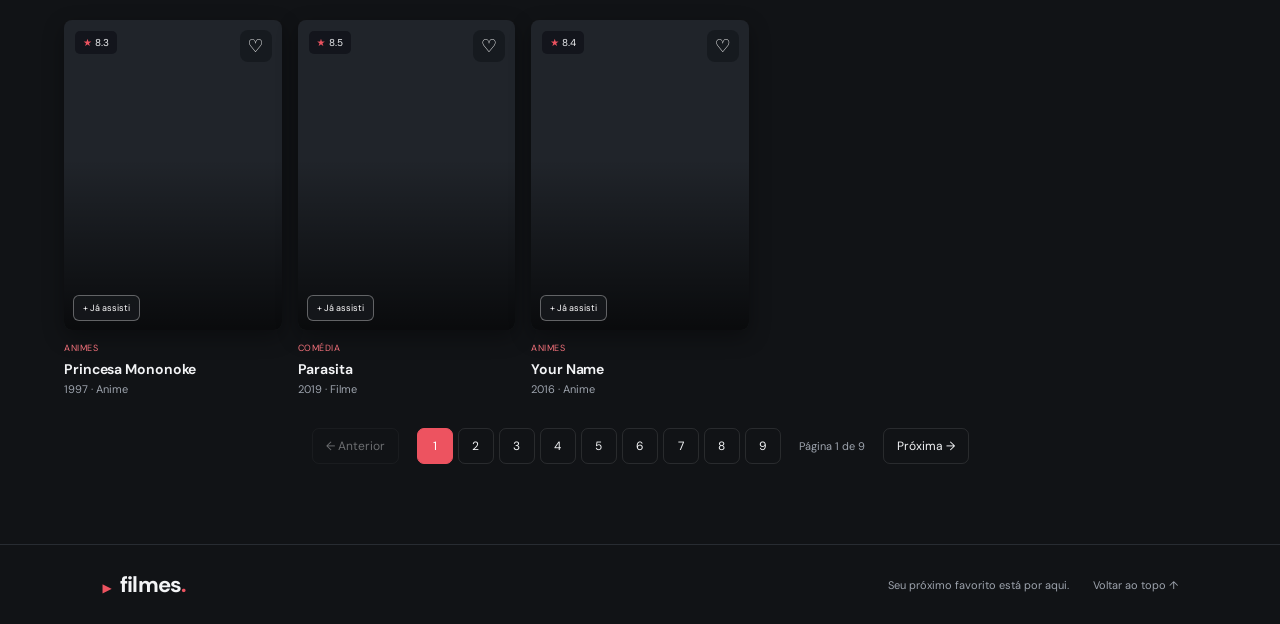
==== commit a30d0704: "Refresh Brazil catalog script and setup message" ====
--- a/index.html
+++ b/index.html
@@ -17,7 +17,7 @@
   <script src="https://cdn.jsdelivr.net/npm/@supabase/supabase-js@2" defer></script>
   <script src="app.js?v=30" defer></script>
   <script src="cloud-key-toggle.js?v=1" defer></script>
-  <script src="catalog-world.js?v=2" defer></script>
+  <script src="catalog-world.js?v=4" defer></script>
   <script src="profile-cloud.js?v=3" defer></script>
   <script src="folder-ai.js?v=1" defer></script>
 </head>
@@ -87,7 +87,7 @@
       <div class="folder-bar" id="folder-bar" aria-label="Pastas da biblioteca" hidden></div>
       <div class="type-pages" id="type-pages" aria-label="Páginas por tipo de conteúdo"></div>
       <div class="language-row"><label for="language-filter">Idioma original</label><select id="language-filter"><option value="Todos">Todos os idiomas</option></select><span>O app não confirma dublagens ou legendas dos serviços.</span></div>
-      <p class="catalog-note" id="catalog-status">Catálogo local de exemplos. Configure o catálogo mundial para pesquisar títulos no TMDB.</p>
+      <p class="catalog-note" id="catalog-status">Catálogo local de exemplos. Configure a fonte TMDB para explorar a disponibilidade no Brasil.</p>
       <div class="catalog-source-controls"><button class="button button-primary" id="catalog-browse-br" type="button">Explorar filmes disponíveis no Brasil</button><button class="button button-secondary" id="catalog-source-config" type="button">Configurar fonte do catálogo</button><span>Filmes por páginas · disponibilidade no Brasil informada por TMDB/JustWatch</span></div>
       <div class="filters" id="filters" aria-label="Filtrar por categoria"></div>
       <p class="result-count" id="result-count" aria-live="polite"></p>
